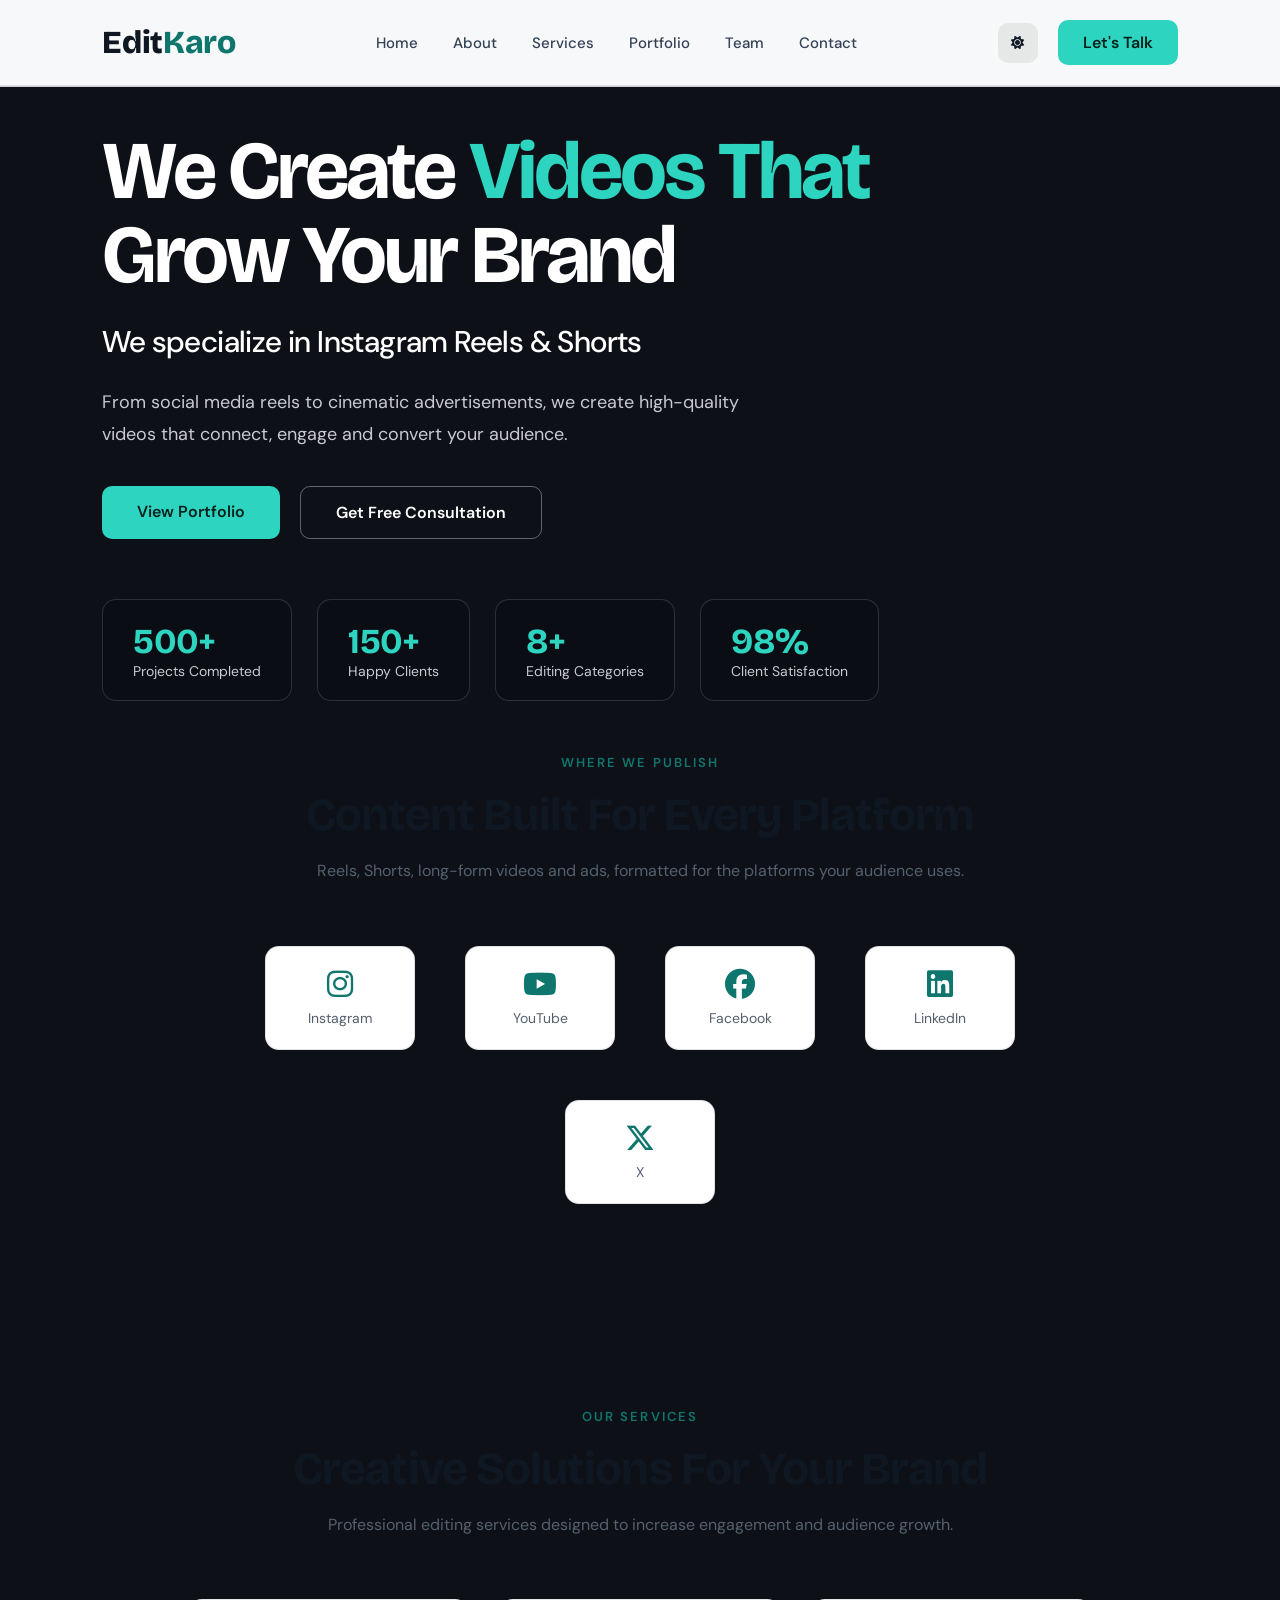
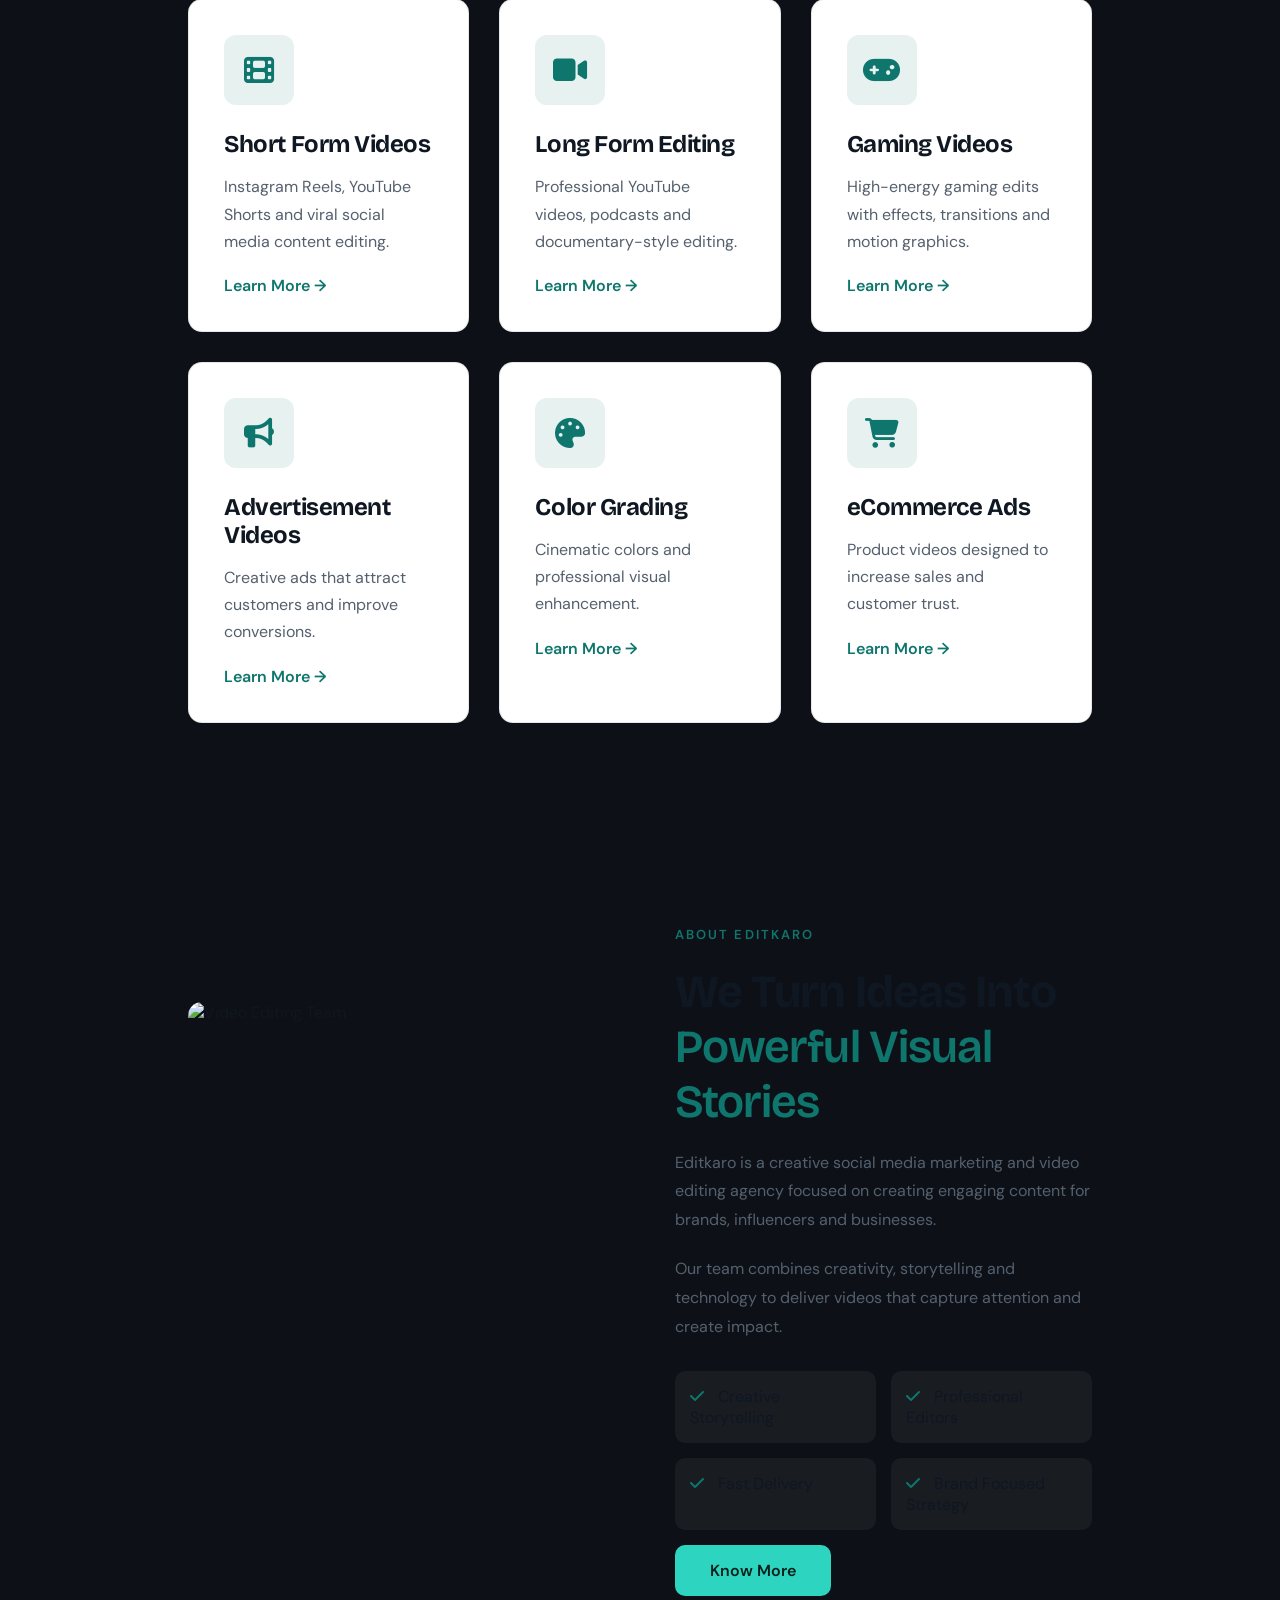
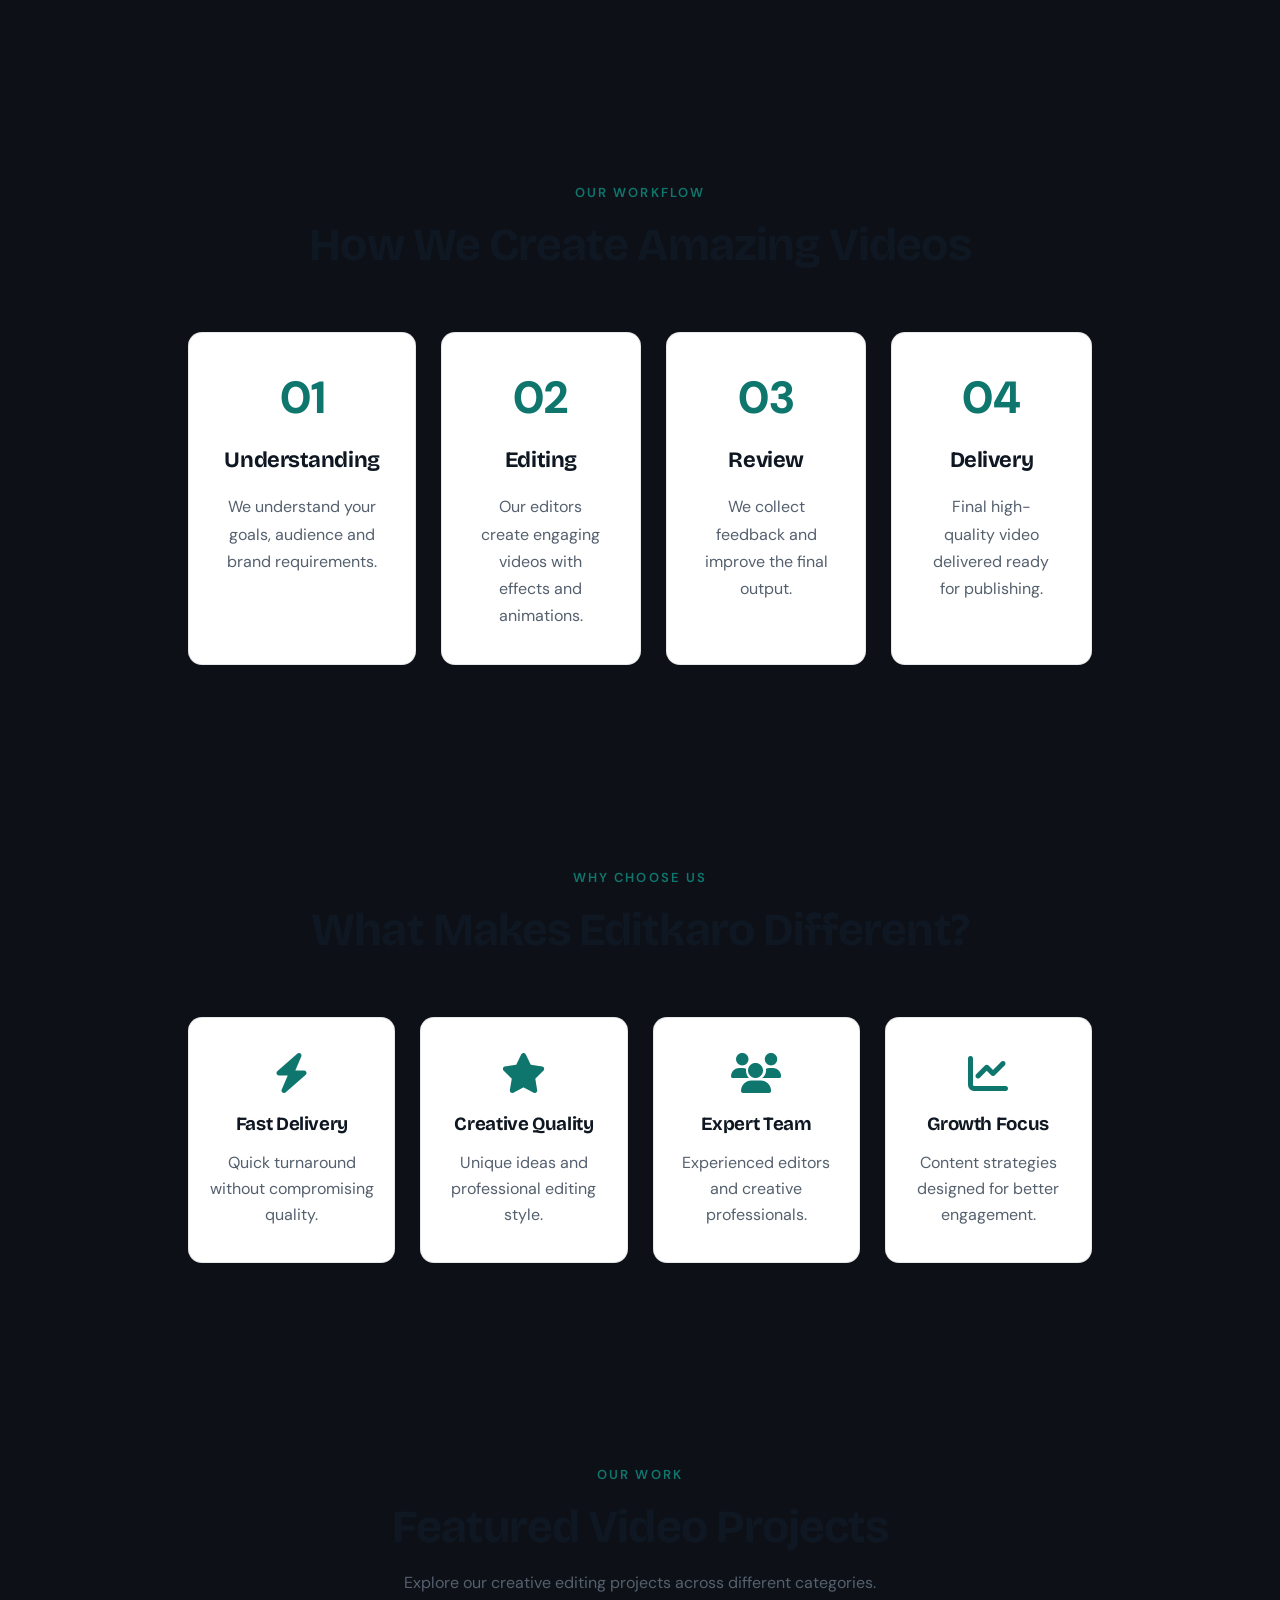
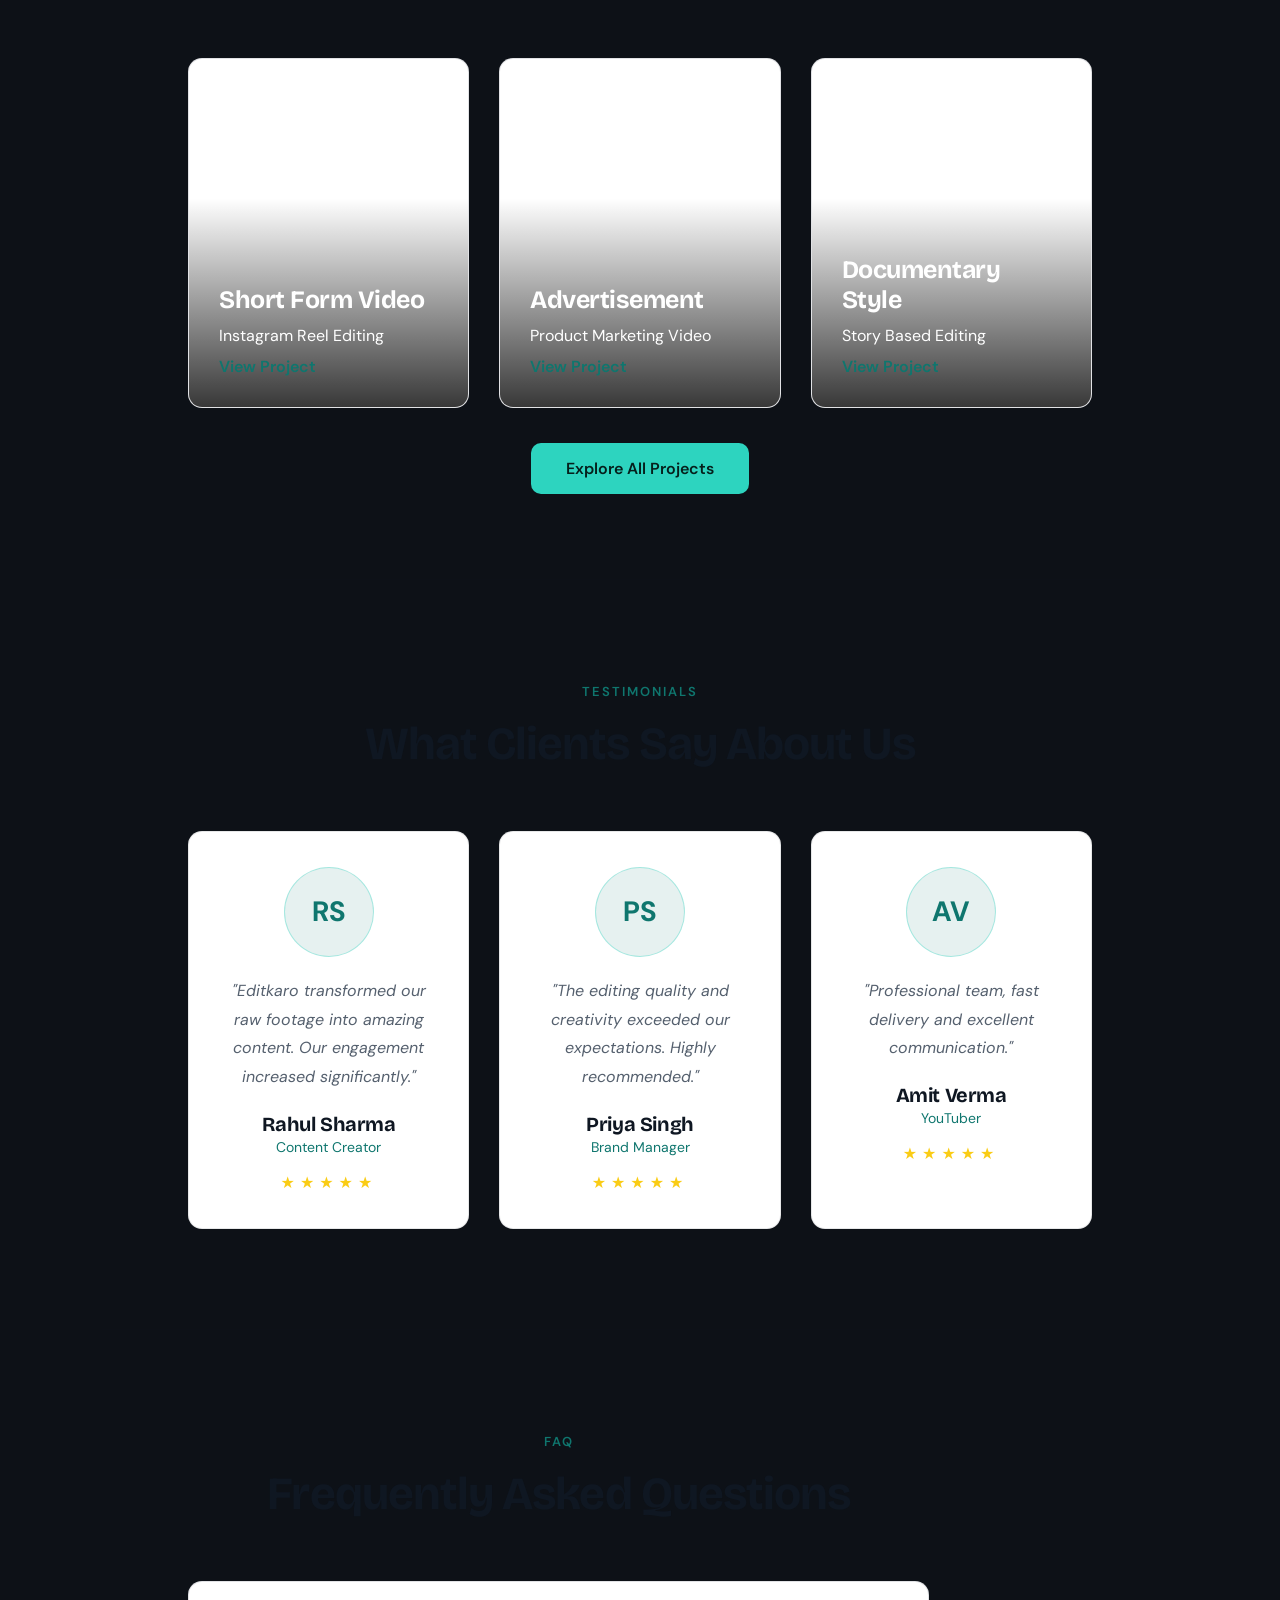
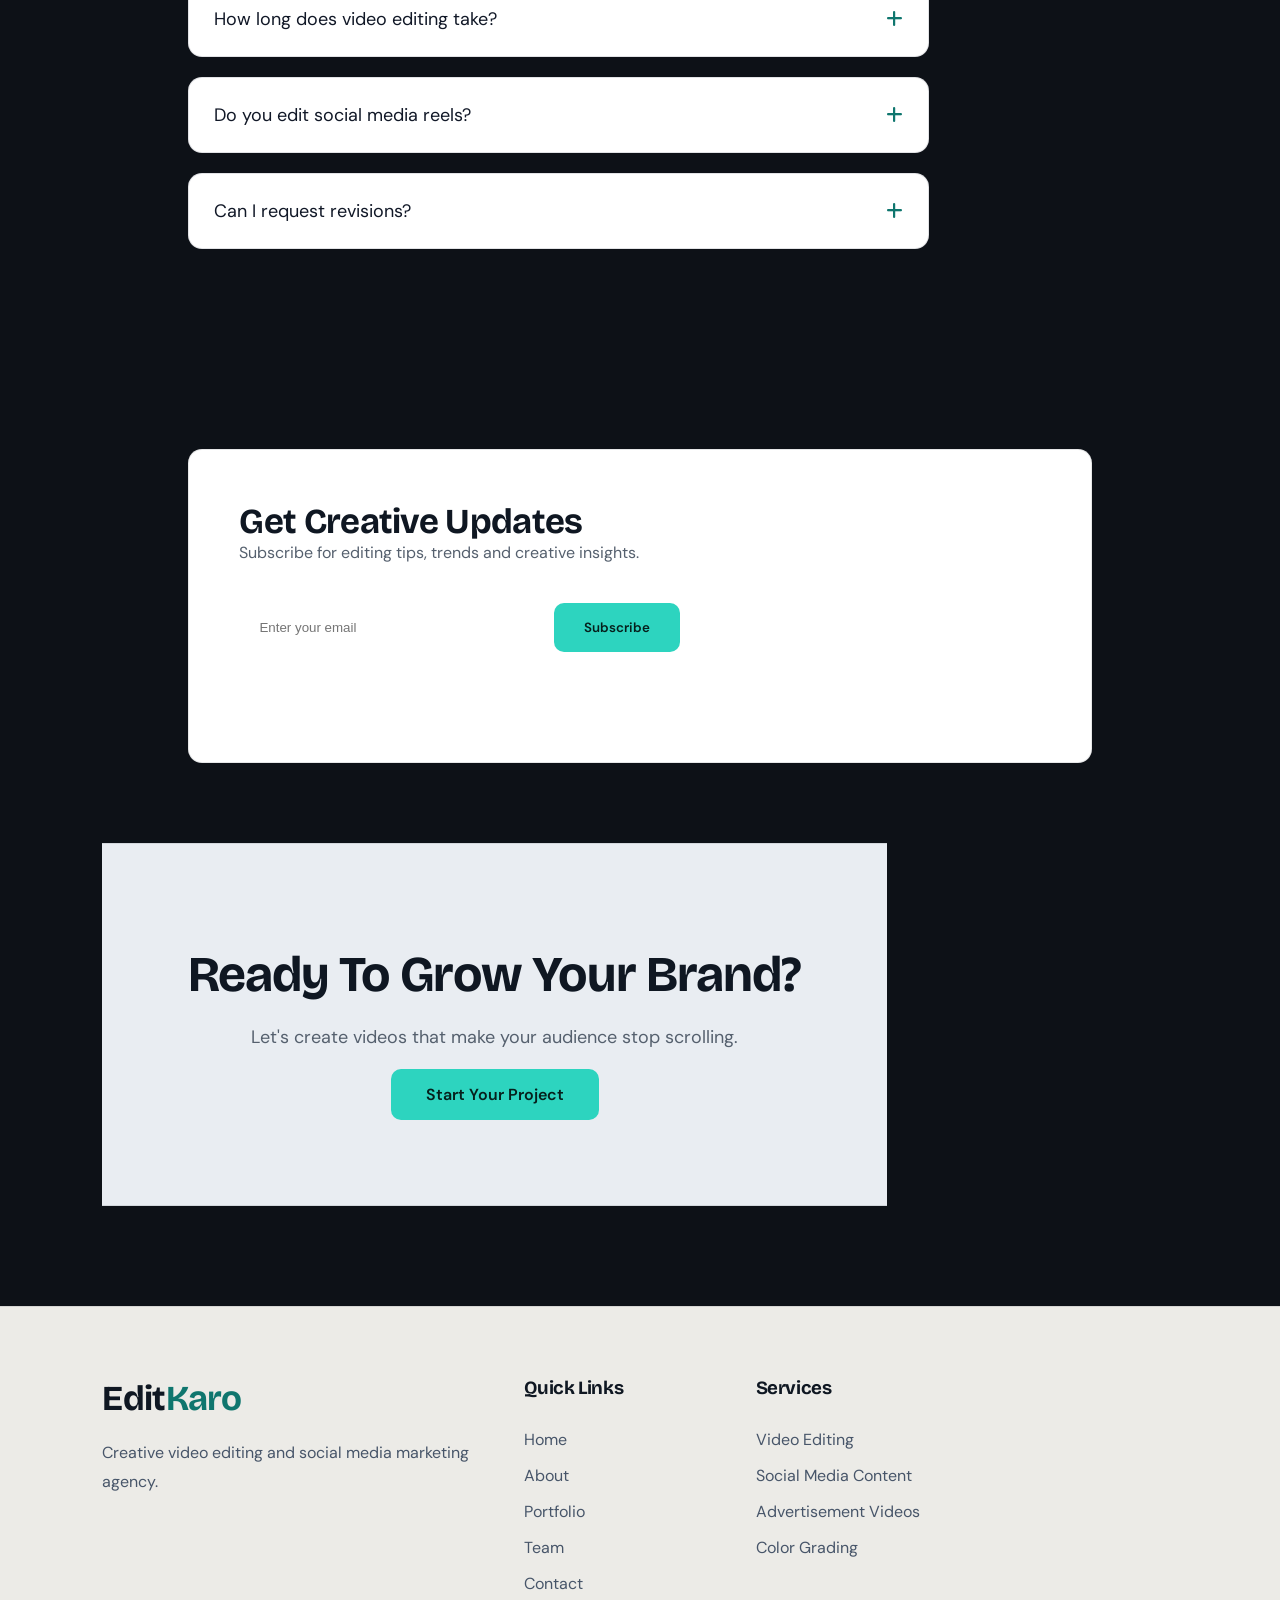
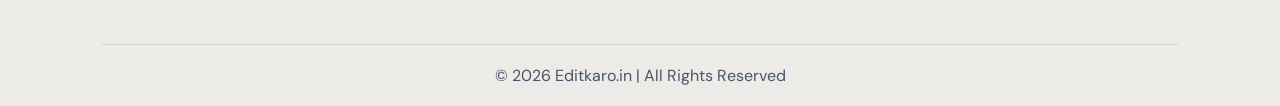
==== index.html @ 68934b81 "Update website and config files" ====
<!doctype html>
<html lang="en">
  <head>
<!-- Editkaro website -->
    <meta charset="UTF-8" />
    <meta name="viewport" content="width=device-width, initial-scale=1.0" />
    <title>Editkaro | Social Media Marketing &amp; Video Editing </title>
    <meta
      name="description"
      content="Editkaro is a creative video editing and social media marketing agency helping brands grow with engaging content."
    />
    <meta name="author" content="Editkaro" />
    <meta name="theme-color" content="#0d1117" />

    <!-- Open Graph / Twitter -->
    <meta
      property="og:title"
      content="Editkaro | Social Media Marketing &amp; Video Editing "
    />
    <meta
      property="og:description"
      content="Editkaro is a creative video editing and social media marketing agency helping brands grow with engaging content."
    />
    <meta property="og:type" content="website" />
    <meta
      property="og:image"
      content="https://images.unsplash.com/photo-1492724441997-5dc865305da7?auto=format&fit=crop&w=1200&q=80"
    />
    <meta name="twitter:card" content="summary_large_image" />
    <meta
      name="twitter:title"
      content="Editkaro | Social Media Marketing &amp; Video Editing "
    />
    <meta
      name="twitter:description"
      content="Editkaro is a creative video editing and social media marketing agency helping brands grow with engaging content."
    />
    <meta
      name="twitter:image"
      content="https://images.unsplash.com/photo-1492724441997-5dc865305da7?auto=format&fit=crop&w=1200&q=80"
    />

    <link
      rel="icon"
      href="https://cdn-icons-png.flaticon.com/512/5968/5968520.png"
    />

    <link rel="preconnect" href="https://fonts.googleapis.com" />
    <link rel="preconnect" href="https://fonts.gstatic.com" crossorigin />
    <link href="https://fonts.googleapis.com/css2?family=Bricolage+Grotesque:opsz,wght@12..96,400..800&family=DM+Sans:opsz,wght@9..40,400..700&display=swap" rel="stylesheet" />
    <link
      rel="stylesheet"
      href="https://cdnjs.cloudflare.com/ajax/libs/font-awesome/6.6.0/css/all.min.css"
    />
    <link rel="stylesheet" href="https://unpkg.com/aos@2.3.4/dist/aos.css" />

    <link rel="stylesheet" href="css/style.css?v=4" />
    <link rel="stylesheet" href="css/responsive.css?v=4" />
    <link rel="stylesheet" href="css/animations.css?v=4" />
    <link rel="stylesheet" href="css/theme.css?v=4" />

    <script src="js/darkmode.js?v=4"></script>
    <noscript
      ><style>
        #loader {
          display: none !important;
        }
        [data-aos] {
          opacity: 1 !important;
          transform: none !important;
        }
      </style></noscript
    >
  </head>
  <body>
    <a class="skip-link" href="#main">Skip to content</a>
    <div id="loader">
      <div class="loader-content">
        <h1>Edit<span>Karo</span></h1>

        <div class="loading-circle"></div>
      </div>
    </div>

    <div class="floating-shape shape-one"></div>

    <div class="floating-shape shape-two"></div>

    <div class="floating-shape shape-three"></div>
    <div id="scroll-progress"></div>
    <header>
      <nav class="navbar" aria-label="Main navigation">
        <div class="logo">
          <a href="index.html">Edit<span>Karo</span></a>
        </div>
        <ul class="nav-links" id="nav-links">
          <li>
            <a href="index.html" class="active" aria-current="page">Home</a>
          </li>
          <li><a href="about.html">About</a></li>
          <li><a href="services.html">Services</a></li>
          <li><a href="portfolio.html">Portfolio</a></li>
          <li><a href="team.html">Team</a></li>
          <li><a href="contact.html">Contact</a></li>
        </ul>
        <div class="nav-actions">
          <button
            id="dark-toggle"
            type="button"
            aria-label="Switch to light mode"
          >
            <i class="fa-solid fa-moon"></i>
          </button>
          <a href="contact.html" class="nav-btn">Let's Talk</a>
        </div>
        <button
          class="menu-icon"
          type="button"
          aria-label="Open menu"
          aria-expanded="false"
          aria-controls="nav-links"
        >
          <i class="fa-solid fa-bars"></i>
        </button>
      </nav>
    </header>
    <main id="main">
      <!-- ================= HERO SECTION ================= -->

      <section class="hero">
        <!-- Online Background Video -->

        <video
          class="hero-video"
          autoplay
          muted
          loop
          playsinline
          preload="metadata"
          aria-hidden="true"
        >
          <source src="assets/videos/hero.mp4" type="video/mp4" />
        </video>

        <div class="hero-overlay"></div>

        <div class="hero-container" data-aos="fade-up">
          <div class="hero-text">

            <h1>
              We Create

              <span> Videos That </span>

              Grow Your Brand
            </h1>

            <h2>
              We specialize in

              <span id="typing-text"> </span>
            </h2>

            <p>
              From social media reels to cinematic advertisements, we create
              high-quality videos that connect, engage and convert your
              audience.
            </p>

            <div class="hero-buttons">
              <a href="portfolio.html" class="primary-btn"> View Portfolio </a>

              <a href="contact.html" class="secondary-btn">
                Get Free Consultation
              </a>
            </div>
          </div>
        </div>

        <!-- Hero Stats -->

        <div class="hero-stats">
          <div class="stat-box">
            <h3>500+</h3>

            <p>Projects Completed</p>
          </div>

          <div class="stat-box">
            <h3>150+</h3>

            <p>Happy Clients</p>
          </div>

          <div class="stat-box">
            <h3>8+</h3>

            <p>Editing Categories</p>
          </div>

          <div class="stat-box">
            <h3>98%</h3>

            <p>Client Satisfaction</p>
          </div>
        </div>

        <!-- Social Links -->

        <div class="hero-social" data-social-group>
          <a href="#" data-social="instagram" aria-label="Instagram"
            ><i class="fa-brands fa-instagram"></i
          ></a>

          <a href="#" data-social="youtube" aria-label="Youtube"
            ><i class="fa-brands fa-youtube"></i
          ></a>

          <a href="#" data-social="linkedin" aria-label="Linkedin"
            ><i class="fa-brands fa-linkedin"></i
          ></a>

          <a href="#" data-social="facebook" aria-label="Facebook"
            ><i class="fa-brands fa-facebook"></i
          ></a>
        </div>

        <!-- Scroll Indicator -->
<!-- 
        <div class="scroll-indicator">
          <span></span>
        </div>
      </section> -->

      <!-- ================= TRUSTED BRANDS ================= -->

      <section class="brands-section">
        <div class="section-title" data-aos="fade-up">
          <span>Where We Publish</span>

          <h2>Content Built For Every Platform</h2>

          <p>
            Reels, Shorts, long-form videos and ads, formatted for the platforms
            your audience uses.
          </p>
        </div>

        <div class="brand-slider">
          <div class="brand-item platform">
            <i class="fa-brands fa-instagram" aria-hidden="true"></i
            ><span>Instagram</span>
          </div>
          <div class="brand-item platform">
            <i class="fa-brands fa-youtube" aria-hidden="true"></i
            ><span>YouTube</span>
          </div>
          <div class="brand-item platform">
            <i class="fa-brands fa-facebook" aria-hidden="true"></i
            ><span>Facebook</span>
          </div>
          <div class="brand-item platform">
            <i class="fa-brands fa-linkedin" aria-hidden="true"></i
            ><span>LinkedIn</span>
          </div>
          <div class="brand-item platform">
            <i class="fa-brands fa-x-twitter" aria-hidden="true"></i
            ><span>X</span>
          </div>
        </div>
      </section>

      <!-- ================= SERVICES SECTION ================= -->

      <section class="services-section">
        <div class="section-title" data-aos="fade-up">
          <span> Our Services </span>

          <h2>Creative Solutions For Your Brand</h2>

          <p>
            Professional editing services designed to increase engagement and
            audience growth.
          </p>
        </div>

        <div class="services-container">
          <div class="service-card" data-aos="zoom-in">
            <div class="service-icon">
              <i class="fa-solid fa-film"></i>
            </div>

            <h3>Short Form Videos</h3>

            <p>
              Instagram Reels, YouTube Shorts and viral social media content
              editing.
            </p>

            <a href="services.html#short-form"> Learn More → </a>
          </div>

          <div class="service-card" data-aos="zoom-in">
            <div class="service-icon">
              <i class="fa-solid fa-video"></i>
            </div>

            <h3>Long Form Editing</h3>

            <p>
              Professional YouTube videos, podcasts and documentary-style
              editing.
            </p>

            <a href="services.html#long-form"> Learn More → </a>
          </div>

          <div class="service-card" data-aos="zoom-in">
            <div class="service-icon">
              <i class="fa-solid fa-gamepad"></i>
            </div>

            <h3>Gaming Videos</h3>

            <p>
              High-energy gaming edits with effects, transitions and motion
              graphics.
            </p>

            <a href="services.html#gaming"> Learn More → </a>
          </div>

          <div class="service-card" data-aos="zoom-in">
            <div class="service-icon">
              <i class="fa-solid fa-bullhorn"></i>
            </div>

            <h3>Advertisement Videos</h3>

            <p>Creative ads that attract customers and improve conversions.</p>

            <a href="services.html#advertisement"> Learn More → </a>
          </div>

          <div class="service-card" data-aos="zoom-in">
            <div class="service-icon">
              <i class="fa-solid fa-palette"></i>
            </div>

            <h3>Color Grading</h3>

            <p>Cinematic colors and professional visual enhancement.</p>

            <a href="services.html#color-grading"> Learn More → </a>
          </div>

          <div class="service-card" data-aos="zoom-in">
            <div class="service-icon">
              <i class="fa-solid fa-cart-shopping"></i>
            </div>

            <h3>eCommerce Ads</h3>

            <p>Product videos designed to increase sales and customer trust.</p>

            <a href="services.html#ecommerce"> Learn More → </a>
          </div>
        </div>
      </section>

      <!-- ================= ABOUT PREVIEW ================= -->

      <section class="about-preview">
        <div class="about-image" data-aos="fade-right">
          <img
            loading="lazy"
            src="https://images.unsplash.com/photo-1492724441997-5dc865305da7?auto=format&fit=crop&w=1000&q=80"
            alt="Video Editing Team"
          />
        </div>

        <div class="about-content" data-aos="fade-left">
          <span> About Editkaro </span>

          <h2>
            We Turn Ideas Into
            <span> Powerful Visual Stories </span>
          </h2>

          <p>
            Editkaro is a creative social media marketing and video editing
            agency focused on creating engaging content for brands, influencers
            and businesses.
          </p>

          <p>
            Our team combines creativity, storytelling and technology to deliver
            videos that capture attention and create impact.
          </p>

          <div class="about-points">
            <div>
              <i class="fa-solid fa-check"></i>

              Creative Storytelling
            </div>

            <div>
              <i class="fa-solid fa-check"></i>

              Professional Editors
            </div>

            <div>
              <i class="fa-solid fa-check"></i>

              Fast Delivery
            </div>

            <div>
              <i class="fa-solid fa-check"></i>

              Brand Focused Strategy
            </div>
          </div>

          <a href="about.html" class="primary-btn"> Know More </a>
        </div>
      </section>

      <!-- ================= WORK PROCESS ================= -->

      <section class="process-section">
        <div class="section-title">
          <span> Our Workflow </span>

          <h2>How We Create Amazing Videos</h2>
        </div>

        <div class="process-container">
          <div class="process-card">
            <div class="number">01</div>

            <h3>Understanding</h3>

            <p>We understand your goals, audience and brand requirements.</p>
          </div>

          <div class="process-card">
            <div class="number">02</div>

            <h3>Editing</h3>

            <p>
              Our editors create engaging videos with effects and animations.
            </p>
          </div>

          <div class="process-card">
            <div class="number">03</div>

            <h3>Review</h3>

            <p>We collect feedback and improve the final output.</p>
          </div>

          <div class="process-card">
            <div class="number">04</div>

            <h3>Delivery</h3>

            <p>Final high-quality video delivered ready for publishing.</p>
          </div>
        </div>
      </section>

      <!-- ================= WHY CHOOSE US ================= -->

      <section class="why-section">
        <div class="section-title">
          <span> Why Choose Us </span>

          <h2>What Makes Editkaro Different?</h2>
        </div>

        <div class="why-container">
          <div class="why-card">
            <i class="fa-solid fa-bolt"></i>

            <h3>Fast Delivery</h3>

            <p>Quick turnaround without compromising quality.</p>
          </div>

          <div class="why-card">
            <i class="fa-solid fa-star"></i>

            <h3>Creative Quality</h3>

            <p>Unique ideas and professional editing style.</p>
          </div>

          <div class="why-card">
            <i class="fa-solid fa-users"></i>

            <h3>Expert Team</h3>

            <p>Experienced editors and creative professionals.</p>
          </div>

          <div class="why-card">
            <i class="fa-solid fa-chart-line"></i>

            <h3>Growth Focus</h3>

            <p>Content strategies designed for better engagement.</p>
          </div>
        </div>
      </section>

      <!-- ================= PORTFOLIO PREVIEW ================= -->

      <section class="portfolio-preview">
        <div class="section-title" data-aos="fade-up">
          <span> Our Work </span>

          <h2>Featured Video Projects</h2>

          <p>
            Explore our creative editing projects across different categories.
          </p>
        </div>

        <div class="portfolio-grid">
          <div class="portfolio-card">
            <video
              muted
              loop
              playsinline
              preload="none"
              aria-label="Project preview"
            >
              <source src="assets\videos\short-reels.mp4#t=0.1" type="video/mp4" />
            </video>

            <div class="portfolio-overlay">
              <h3>Short Form Video</h3>

              <p>Instagram Reel Editing</p>

              <a href="portfolio.html"> View Project </a>
            </div>
          </div>

          <div class="portfolio-card">
            <video
              muted
              loop
              playsinline
              preload="none"
              aria-label="Project preview"
            >
              <source src="assets\videos\ecommerce-ad.mp4#t=0.1" type="video/mp4" />
            </video>

            <div class="portfolio-overlay">
              <h3>Advertisement</h3>

              <p>Product Marketing Video</p>

              <a href="portfolio.html"> View Project </a>
            </div>
          </div>

          <div class="portfolio-card">
            <video
              muted
              loop
              playsinline
              preload="none"
              aria-label="Project preview"
            >
              <source src="assets\videos\documentary.mp4#t=0.1" type="video/mp4" />
            </video>

            <div class="portfolio-overlay">
              <h3>Documentary Style</h3>

              <p>Story Based Editing</p>

              <a href="portfolio.html"> View Project </a>
            </div>
          </div>
        </div>

        <div class="center-btn">
          <a href="portfolio.html" class="primary-btn">
            Explore All Projects
          </a>
        </div>
      </section>

      <!-- ================= TESTIMONIALS ================= -->

      <section class="testimonial-section">
        <div class="section-title">
          <span> Testimonials </span>

          <h2>What Clients Say About Us</h2>
        </div>

        <div class="testimonial-container">
          <div class="testimonial-card">
            <div class="avatar" aria-hidden="true">RS</div>

            <p>
              "Editkaro transformed our raw footage into amazing content. Our
              engagement increased significantly."
            </p>

            <h3>Rahul Sharma</h3>

            <span> Content Creator </span>

            <div class="stars">★★★★★</div>
          </div>

          <div class="testimonial-card">
            <div class="avatar" aria-hidden="true">PS</div>

            <p>
              "The editing quality and creativity exceeded our expectations.
              Highly recommended."
            </p>

            <h3>Priya Singh</h3>

            <span> Brand Manager </span>

            <div class="stars">★★★★★</div>
          </div>

          <div class="testimonial-card">
            <div class="avatar" aria-hidden="true">AV</div>

            <p>
              "Professional team, fast delivery and excellent communication."
            </p>

            <h3>Amit Verma</h3>

            <span> YouTuber </span>

            <div class="stars">★★★★★</div>
          </div>
        </div>
      </section>

      <!-- ================= FAQ ================= -->

      <section class="faq-section">
        <div class="section-title">
          <span> FAQ </span>

          <h2>Frequently Asked Questions</h2>
        </div>

        <div class="faq-container">
          <div class="faq-item">
            <button class="faq-question" type="button">
              How long does video editing take?

              <i class="fa-solid fa-plus"></i>
            </button>

            <div class="faq-answer">
              <p>
                Delivery time depends on project complexity. Usually projects
                are completed within 2-7 days.
              </p>
            </div>
          </div>

          <div class="faq-item">
            <button class="faq-question" type="button">
              Do you edit social media reels?

              <i class="fa-solid fa-plus"></i>
            </button>

            <div class="faq-answer">
              <p>
                Yes, we specialize in Instagram Reels, YouTube Shorts and social
                media content.
              </p>
            </div>
          </div>

          <div class="faq-item">
            <button class="faq-question" type="button">
              Can I request revisions?

              <i class="fa-solid fa-plus"></i>
            </button>

            <div class="faq-answer">
              <p>
                Yes, we provide revisions according to project requirements.
              </p>
            </div>
          </div>
        </div>
      </section>

      <!-- ================= NEWSLETTER ================= -->

      <section class="newsletter-section">
        <div class="newsletter-box">
          <div>
            <h2>Get Creative Updates</h2>

            <p>Subscribe for editing tips, trends and creative insights.</p>
          </div>

          <form id="newsletter-form">
            <input
              type="email"
              id="newsletter-email"
              placeholder="Enter your email"
              autocomplete="email"
              aria-label="Email for newsletter"
              required
            />

            <button type="submit">Subscribe</button>
          </form>
        </div>
      </section>

      <!-- ================= CONTACT CTA ================= -->

      <section class="contact-cta">
        <h2>Ready To Grow Your Brand?</h2>

        <p>Let's create videos that make your audience stop scrolling.</p>

        <a href="contact.html" class="primary-btn"> Start Your Project </a>
      </section>

      <!-- ================= FOOTER ================= -->
    </main>
    <footer>
      <div class="footer-container">
        <div class="footer-about">
          <h2>Edit<span>Karo</span></h2>
          <p>Creative video editing and social media marketing agency.</p>
        </div>
        <div class="footer-links">
          <h3>Quick Links</h3>
          <a href="index.html">Home</a>
          <a href="about.html">About</a>
          <a href="portfolio.html">Portfolio</a>
          <a href="team.html">Team</a>
          <a href="contact.html">Contact</a>
        </div>
        <div class="footer-links">
          <h3>Services</h3>
          <a href="services.html">Video Editing</a>
          <a href="services.html">Social Media Content</a>
          <a href="services.html">Advertisement Videos</a>
          <a href="services.html">Color Grading</a>
        </div>
        <div class="footer-social" data-social-group>
          <h3>Follow Us</h3>
          <div>
            <a href="#" data-social="instagram" aria-label="Instagram"
              ><i class="fab fa-instagram"></i
            ></a>
            <a href="#" data-social="youtube" aria-label="YouTube"
              ><i class="fab fa-youtube"></i
            ></a>
            <a href="#" data-social="linkedin" aria-label="LinkedIn"
              ><i class="fab fa-linkedin"></i
            ></a>
            <a href="#" data-social="facebook" aria-label="Facebook"
              ><i class="fab fa-facebook"></i
            ></a>
          </div>
        </div>
      </div>
      <div class="copyright">
        <p>© <span data-year>2026</span> Editkaro.in | All Rights Reserved</p>
      </div>
    </footer>
    <script src="https://unpkg.com/aos@2.3.4/dist/aos.js" defer></script>
    <script src="https://cdn.jsdelivr.net/npm/typed.js@2.0.12" defer></script>
    <script src="js/config.js?v=4" defer></script>
    <script src="js/script.js?v=4" defer></script>
    <script src="js/portfolio.js?v=4" defer></script>
    <script src="js/newsletter.js?v=4" defer></script>
  </body>
</html>
---- css/style.css ----
/* =====================================================
   EDITKARO WEBSITE
   MAIN STYLESHEET
   PART 1
===================================================== */

/* ================= ROOT VARIABLES ================= */

:root {
  --primary: #8b5cf6;

  --secondary: #3b82f6;

  --pink: #ec4899;

  --dark: #050816;

  --dark2: #0f172a;

  --card: #111827;

  --white: #f8fafc;

  --text: #cbd5e1;

  --border: rgba(255, 255, 255, 0.1);

  --gradient: linear-gradient(135deg, #8b5cf6, #3b82f6, #ec4899);
}

/* ================= RESET ================= */

* {
  margin: 0;

  padding: 0;

  box-sizing: border-box;

  scroll-behavior: smooth;
}

html {
  overflow-x: hidden;
}

body {
  font-family: "Poppins", sans-serif;

  background: var(--dark);

  color: var(--white);

  overflow-x: hidden;
}

a {
  text-decoration: none;

  color: inherit;
}

img {
  max-width: 100%;

  display: block;
}

button {
  font-family: inherit;

  border: none;

  cursor: pointer;
}

section {
  padding: 100px 8%;
}

/* ================= LOADER ================= */

#loader {
  position: fixed;

  height: 100vh;

  width: 100%;

  background: #050816;

  z-index: 9999;

  display: flex;

  align-items: center;

  justify-content: center;
}

.loader-content {
  text-align: center;
}

.loader-content h1 {
  font-size: 45px;

  font-weight: 800;

  letter-spacing: 2px;
}

.loader-content h1 span {
  background: var(--gradient);

  -webkit-background-clip: text;

  color: transparent;
}

.loading-circle {
  width: 50px;

  height: 50px;

  border-radius: 50%;

  border: 5px solid rgba(255, 255, 255, 0.1);

  border-top: 5px solid var(--primary);

  margin: 25px auto;

  animation: rotate 1s linear infinite;
}

@keyframes rotate {
  from {
    transform: rotate(0deg);
  }

  to {
    transform: rotate(360deg);
  }
}

/* ================= SCROLL BAR ================= */

#scroll-progress {
  position: fixed;

  top: 0;

  left: 0;

  height: 4px;

  width: 0%;

  background: var(--gradient);

  z-index: 99999;
}

/* ================= FLOATING SHAPES ================= */

.floating-shape {
  position: absolute;

  border-radius: 50%;

  filter: blur(100px);

  z-index: -1;
}

.shape-one {
  width: 300px;

  height: 300px;

  background: #8b5cf6;

  top: 100px;

  left: -100px;
}

.shape-two {
  width: 350px;

  height: 350px;

  background: #3b82f6;

  right: -150px;

  top: 500px;
}

.shape-three {
  width: 250px;

  height: 250px;

  background: #ec4899;

  bottom: 200px;

  left: 40%;
}

/* ================= NAVBAR ================= */

header {
  position: fixed;

  top: 0;

  left: 0;

  width: 100%;

  z-index: 1000;
}

.navbar {
  width: 100%;

  padding: 20px 8%;

  display: flex;

  align-items: center;

  justify-content: space-between;

  background: rgba(5, 8, 22, 0.65);

  backdrop-filter: blur(15px);

  border-bottom: 1px solid var(--border);
}

.logo a {
  font-size: 32px;

  font-weight: 800;
}

.logo span {
  background: var(--gradient);

  -webkit-background-clip: text;

  color: transparent;
}

.nav-links {
  display: flex;

  gap: 35px;

  list-style: none;
}

.nav-links a {
  color: var(--text);

  font-size: 15px;

  transition: 0.3s;
}

.nav-links a:hover,
.nav-links .active {
  color: white;
}

.nav-actions {
  display: flex;

  align-items: center;

  gap: 20px;
}

#dark-toggle {
  width: 40px;

  height: 40px;

  border-radius: 50%;

  background: rgba(255, 255, 255, 0.1);

  color: white;
}

.nav-btn {
  padding: 12px 25px;

  border-radius: 30px;

  background: var(--gradient);

  font-weight: 600;
}

.menu-icon {
  display: none;

  font-size: 25px;
}

/* ================= HERO ================= */

.hero {
  min-height: 100vh;

  position: relative;

  display: flex;

  align-items: center;

  overflow: hidden;
}

.hero-video {
  position: absolute;

  width: 100%;

  height: 100%;

  object-fit: cover;

  top: 0;

  left: 0;

  z-index: -2;
}

.hero-overlay {
  position: absolute;

  inset: 0;

  background: linear-gradient(rgba(5, 8, 22, 0.85), rgba(5, 8, 22, 0.95));

  z-index: -1;
}

.hero-container {
  width: 100%;
}

.hero-text {
  max-width: 850px;
}

.hero-badge {
  display: inline-block;

  padding: 10px 20px;

  border-radius: 30px;

  background: rgba(255, 255, 255, 0.08);

  border: 1px solid var(--border);

  margin-bottom: 25px;

  color: #ddd;
}

.hero-text h1 {
  font-size: 70px;

  line-height: 1.1;

  font-weight: 800;
}

.hero-text h1 span {
  background: var(--gradient);

  -webkit-background-clip: text;

  color: transparent;
}

.hero-text h2 {
  margin: 25px 0;

  font-size: 30px;
}

.hero-text p {
  color: var(--text);

  max-width: 650px;

  font-size: 18px;

  line-height: 1.8;
}

/* BUTTONS */

.hero-buttons {
  display: flex;

  gap: 20px;

  margin-top: 35px;
}

.primary-btn,
.secondary-btn {
  padding: 15px 35px;

  border-radius: 40px;

  font-weight: 600;

  transition: 0.3s;
}

.primary-btn {
  background: var(--gradient);
}

.secondary-btn {
  border: 1px solid var(--border);

  background: rgba(255, 255, 255, 0.05);
}

.primary-btn:hover,
.secondary-btn:hover {
  transform: translateY(-5px);
}

/* HERO STATS */

.hero-stats {
  display: flex;

  gap: 25px;

  margin-top: 60px;
}

.stat-box {
  padding: 20px 30px;

  background: rgba(255, 255, 255, 0.08);

  border: 1px solid var(--border);

  border-radius: 20px;

  backdrop-filter: blur(10px);
}

.stat-box h3 {
  font-size: 35px;

  background: var(--gradient);

  -webkit-background-clip: text;

  color: transparent;
}

.stat-box p {
  font-size: 14px;

  color: var(--text);
}

/* SOCIAL ICONS */

.hero-social {
  position: absolute;

  right: 40px;

  bottom: 50px;

  display: flex;

  flex-direction: column;

  gap: 20px;
}

.hero-social a {
  width: 45px;

  height: 45px;

  display: flex;

  justify-content: center;

  align-items: center;

  border-radius: 50%;

  background: rgba(255, 255, 255, 0.1);

  transition: 0.3s;
}

.hero-social a:hover {
  background: var(--primary);

  transform: translateY(-5px);
}

/* =====================================================
   PART 2
   SECTIONS + CARDS + PORTFOLIO
===================================================== */

/* ================= SECTION TITLE ================= */

.section-title {
  text-align: center;

  max-width: 750px;

  margin: auto;

  margin-bottom: 60px;
}

.section-title span {
  color: #8b5cf6;

  font-size: 18px;

  font-weight: 600;
}

.section-title h2 {
  font-size: 45px;

  margin: 15px 0;

  font-weight: 800;
}

.section-title p {
  color: var(--text);

  line-height: 1.8;
}

/* ================= BRANDS ================= */

.brands-section {
  padding-top: 50px;
}

.brand-slider {
  display: flex;

  justify-content: center;

  align-items: center;

  gap: 50px;

  flex-wrap: wrap;
}

.brand-item {
  width: 150px;

  height: 80px;

  padding: 20px;

  background: rgba(255, 255, 255, 0.05);

  border: 1px solid var(--border);

  border-radius: 15px;

  display: flex;

  align-items: center;

  justify-content: center;

  transition: 0.4s;
}

.brand-item img {
  max-width: 100%;

  max-height: 45px;

  filter: grayscale(1);

  opacity: 0.7;

  transition: 0.4s;
}

.brand-item:hover {
  transform: translateY(-10px);

  background: rgba(255, 255, 255, 0.1);
}

.brand-item:hover img {
  filter: grayscale(0);

  opacity: 1;
}

/* ================= SERVICES ================= */

.services-section {
  background: radial-gradient(
    circle at top,

    rgba(139, 92, 246, 0.15),
    transparent 40%
  );
}

.services-container {
  display: grid;

  grid-template-columns: repeat(3, 1fr);

  gap: 30px;
}

.service-card {
  padding: 35px;

  background: rgba(255, 255, 255, 0.05);

  border: 1px solid var(--border);

  border-radius: 25px;

  transition: 0.4s;

  position: relative;

  overflow: hidden;
}

.service-card::before {
  content: "";

  position: absolute;

  width: 100%;

  height: 100%;

  background: var(--gradient);

  top: -100%;

  left: 0;

  opacity: 0.15;

  transition: 0.5s;
}

.service-card:hover::before {
  top: 0;
}

.service-card:hover {
  transform: translateY(-12px);

  border-color: #8b5cf6;
}

.service-icon {
  width: 70px;

  height: 70px;

  border-radius: 20px;

  background: var(--gradient);

  display: flex;

  justify-content: center;

  align-items: center;

  font-size: 30px;

  margin-bottom: 25px;
}

.service-card h3 {
  font-size: 24px;

  margin-bottom: 15px;
}

.service-card p {
  color: var(--text);

  line-height: 1.7;

  margin-bottom: 20px;
}

.service-card a {
  color: #a78bfa;

  font-weight: 600;
}

/* ================= ABOUT PREVIEW ================= */

.about-preview {
  display: grid;

  grid-template-columns: 1fr 1fr;

  gap: 70px;

  align-items: center;
}

.about-image {
  position: relative;
}

.about-image img {
  width: 100%;

  height: 500px;

  object-fit: cover;

  border-radius: 30px;
}

.about-image::after {
  content: "";

  position: absolute;

  inset: 20px;

  border: 2px solid rgba(139, 92, 246, 0.5);

  border-radius: 30px;

  z-index: -1;
}

.about-content span {
  color: #8b5cf6;

  font-weight: 600;
}

.about-content h2 {
  font-size: 45px;

  margin: 20px 0;
}

.about-content h2 span {
  background: var(--gradient);

  -webkit-background-clip: text;

  color: transparent;
}

.about-content p {
  color: var(--text);

  line-height: 1.8;

  margin-bottom: 20px;
}

.about-points {
  display: grid;

  grid-template-columns: 1fr 1fr;

  gap: 15px;

  margin: 30px 0;
}

.about-points div {
  padding: 15px;

  background: rgba(255, 255, 255, 0.05);

  border-radius: 10px;
}

.about-points i {
  color: #8b5cf6;

  margin-right: 10px;
}

/* ================= PROCESS ================= */

.process-container {
  display: grid;

  grid-template-columns: repeat(4, 1fr);

  gap: 25px;
}

.process-card {
  background: rgba(255, 255, 255, 0.05);

  padding: 35px;

  border-radius: 25px;

  border: 1px solid var(--border);

  text-align: center;

  transition: 0.4s;
}

.process-card:hover {
  transform: translateY(-10px);
}

.number {
  font-size: 45px;

  font-weight: 800;

  background: var(--gradient);

  -webkit-background-clip: text;

  color: transparent;
}

.process-card h3 {
  margin: 20px 0;

  font-size: 22px;
}

.process-card p {
  color: var(--text);

  line-height: 1.7;
}

/* ================= WHY CHOOSE ================= */

.why-container {
  display: grid;

  grid-template-columns: repeat(4, 1fr);

  gap: 25px;
}

.why-card {
  text-align: center;

  padding: 35px 20px;

  border-radius: 25px;

  background: rgba(255, 255, 255, 0.05);

  border: 1px solid var(--border);

  transition: 0.4s;
}

.why-card:hover {
  transform: translateY(-10px);

  background: rgba(139, 92, 246, 0.15);
}

.why-card i {
  font-size: 40px;

  color: #8b5cf6;

  margin-bottom: 20px;
}

.why-card h3 {
  margin-bottom: 15px;
}

.why-card p {
  color: var(--text);

  line-height: 1.6;
}

/* ================= PORTFOLIO ================= */

.portfolio-grid {
  display: grid;

  grid-template-columns: repeat(3, 1fr);

  gap: 30px;
}

.portfolio-card {
  position: relative;

  height: 350px;

  overflow: hidden;

  border-radius: 25px;

  border: 1px solid var(--border);
}

.portfolio-card video {
  width: 100%;

  height: 100%;

  object-fit: cover;
}

.portfolio-overlay {
  position: absolute;

  inset: 0;

  background: linear-gradient(transparent, rgba(0, 0, 0, 0.9));

  display: flex;

  flex-direction: column;

  justify-content: flex-end;

  padding: 30px;
}

.portfolio-overlay h3 {
  font-size: 25px;
}

.portfolio-overlay p {
  color: #ddd;

  margin: 10px 0;
}

.portfolio-overlay a {
  color: #a78bfa;

  font-weight: 600;
}

.portfolio-card:hover video {
  transform: scale(1.1);
}

.portfolio-card video {
  transition: 0.5s;
}

.center-btn {
  text-align: center;

  margin-top: 50px;
}

/* =====================================================
   PART 3
   TESTIMONIALS + FAQ + FOOTER + CTA
===================================================== */

/* ================= TESTIMONIALS ================= */

.testimonial-container {
  display: grid;

  grid-template-columns: repeat(3, 1fr);

  gap: 30px;
}

.testimonial-card {
  background: rgba(255, 255, 255, 0.05);

  border: 1px solid var(--border);

  padding: 35px;

  border-radius: 25px;

  text-align: center;

  transition: 0.4s;
}

.testimonial-card:hover {
  transform: translateY(-10px);

  background: rgba(139, 92, 246, 0.12);
}

.testimonial-card img {
  width: 90px;

  height: 90px;

  border-radius: 50%;

  margin: 0 auto 20px;

  object-fit: cover;

  border: 3px solid #8b5cf6;
}

.testimonial-card p {
  color: var(--text);

  line-height: 1.8;

  margin-bottom: 20px;

  font-style: italic;
}

.testimonial-card h3 {
  font-size: 20px;
}

.testimonial-card span {
  color: #a78bfa;

  font-size: 14px;
}

.stars {
  color: #facc15;

  margin-top: 15px;

  letter-spacing: 5px;
}

/* ================= FAQ ================= */

.faq-container {
  max-width: 900px;

  margin: auto;
}

.faq-item {
  background: rgba(255, 255, 255, 0.05);

  border: 1px solid var(--border);

  border-radius: 15px;

  margin-bottom: 20px;

  overflow: hidden;
}

.faq-question {
  width: 100%;

  padding: 25px;

  background: none;

  color: white;

  display: flex;

  justify-content: space-between;

  align-items: center;

  font-size: 18px;
}

.faq-question i {
  color: #8b5cf6;
}

.faq-answer {
  max-height: 0;

  overflow: hidden;

  transition: 0.4s;
}

.faq-answer p {
  padding: 0 25px 25px;

  color: var(--text);

  line-height: 1.7;
}

/* ================= NEWSLETTER ================= */

.newsletter-section {
  padding: 80px 8%;
}

.newsletter-box {
  background: linear-gradient(
    135deg,
    rgba(139, 92, 246, 0.25),
    rgba(59, 130, 246, 0.25)
  );

  border: 1px solid var(--border);

  padding: 50px;

  border-radius: 35px;

  display: flex;

  justify-content: space-between;

  align-items: center;

  gap: 40px;
}

.newsletter-box h2 {
  font-size: 35px;
}

.newsletter-box p {
  color: var(--text);
}

#newsletter-form {
  display: flex;

  gap: 15px;
}

#newsletter-form input {
  width: 300px;

  padding: 16px 20px;

  border-radius: 30px;

  border: none;

  outline: none;

  background: white;

  color: #111;
}

#newsletter-form button {
  padding: 16px 30px;

  border-radius: 30px;

  background: var(--gradient);

  color: white;

  font-weight: 600;
}

/* ================= CONTACT CTA ================= */

.contact-cta {
  text-align: center;

  background: radial-gradient(
    circle,
    rgba(139, 92, 246, 0.25),
    transparent 60%
  );
}

.contact-cta h2 {
  font-size: 50px;
}

.contact-cta p {
  color: var(--text);

  margin: 20px 0 35px;

  font-size: 18px;
}

/* ================= FOOTER ================= */

footer {
  background: #030712;

  padding: 70px 8% 20px;

  border-top: 1px solid var(--border);
}

.footer-container {
  display: grid;

  grid-template-columns: 2fr 1fr 1fr 1fr;

  gap: 40px;
}

.footer-about h2 {
  font-size: 35px;
}

.footer-about span {
  background: var(--gradient);

  -webkit-background-clip: text;

  color: transparent;
}

.footer-about p {
  color: var(--text);

  margin-top: 20px;

  line-height: 1.8;
}

.footer-links {
  display: flex;

  flex-direction: column;

  gap: 15px;
}

.footer-links h3,
.footer-social h3 {
  margin-bottom: 15px;
}

.footer-links a {
  color: var(--text);

  transition: 0.3s;
}

.footer-links a:hover {
  color: #8b5cf6;
}

.footer-social div {
  display: flex;

  gap: 15px;
}

.footer-social a {
  width: 45px;

  height: 45px;

  display: flex;

  align-items: center;

  justify-content: center;

  border-radius: 50%;

  background: rgba(255, 255, 255, 0.1);

  transition: 0.3s;
}

.footer-social a:hover {
  background: #8b5cf6;

  transform: translateY(-5px);
}

.copyright {
  text-align: center;

  margin-top: 50px;

  padding-top: 20px;

  border-top: 1px solid var(--border);

  color: #94a3b8;
}

/* ================= HOVER EFFECTS ================= */

.service-card,
.process-card,
.why-card,
.portfolio-card,
.testimonial-card {
  animation: fadeUp 0.8s ease;
}

@keyframes fadeUp {
  from {
    opacity: 0;

    transform: translateY(40px);
  }

  to {
    opacity: 1;

    transform: translateY(0);
  }
}

/* ================= DARK MODE ================= */

.light-mode {
  --dark: #f8fafc;

  --dark2: #ffffff;

  --white: #111827;

  --text: #475569;

  background: #f8fafc;
}

.light-mode .navbar {
  background: rgba(255, 255, 255, 0.7);
}

.light-mode .nav-links a {
  color: #334155;
}

.light-mode .service-card,
.light-mode .why-card,
.light-mode .process-card,
.light-mode .testimonial-card {
  background: white;
}

.light-mode .hero-overlay {
  background: rgba(255, 255, 255, 0.75);
}

.light-mode .hero-text p {
  color: #475569;
}

/* ================= TEAM SECTION ================= */

.team-container {
  display: grid;

  grid-template-columns: repeat(4, 1fr);

  gap: 30px;
}

.team-card {
  background: rgba(255, 255, 255, 0.05);

  border: 1px solid var(--border);

  padding: 30px;

  text-align: center;

  border-radius: 25px;

  transition: 0.4s;
}

.team-card:hover {
  transform: translateY(-12px);

  background: rgba(139, 92, 246, 0.15);
}

.team-card img {
  width: 130px;

  height: 130px;

  border-radius: 50%;

  object-fit: cover;

  margin: auto;

  border: 3px solid #8b5cf6;
}

.team-card h3 {
  margin-top: 20px;

  font-size: 22px;
}

.team-card span {
  color: #a78bfa;

  font-size: 14px;
}

.team-card p {
  color: var(--text);

  margin: 15px 0;

  line-height: 1.6;
}

.team-social {
  display: flex;

  justify-content: center;

  gap: 15px;
}

.team-social a {
  width: 40px;

  height: 40px;

  border-radius: 50%;

  background: rgba(255, 255, 255, 0.1);

  display: flex;

  justify-content: center;

  align-items: center;
}

.team-social a:hover {
  background: #8b5cf6;
}

/* ================= CONTACT PAGE ================= */

.contact-container {
  display: grid;

  grid-template-columns: 1fr 1fr;

  gap: 50px;
}

.contact-info p {
  color: var(--text);

  line-height: 1.8;
}

.contact-item {
  display: flex;

  gap: 20px;

  margin-top: 30px;

  align-items: center;
}

.contact-item i {
  width: 55px;

  height: 55px;

  display: flex;

  align-items: center;

  justify-content: center;

  background: var(--gradient);

  border-radius: 50%;

  font-size: 22px;
}

.contact-form-box {
  background: rgba(255, 255, 255, 0.05);

  padding: 40px;

  border-radius: 25px;

  border: 1px solid var(--border);
}

.contact-form-box form {
  display: flex;

  flex-direction: column;

  gap: 20px;
}

.contact-form-box input,
.contact-form-box textarea {
  padding: 15px 20px;

  border-radius: 12px;

  border: none;

  outline: none;

  font-size: 16px;

  background: white;

  color: #111;
}

#form-message {
  margin-top: 20px;

  color: #22c55e;
}

@media (max-width: 850px) {
  .contact-container {
    grid-template-columns: 1fr;
  }
}

/* =====================================================
   FIXES & ADDITIONS
===================================================== */

/* hidden attribute ko display:flex rules override na karein */
[hidden] {
  display: none !important;
}

/* ---------- Accessibility ---------- */

.skip-link {
  position: absolute;
  left: 16px;
  top: -60px;
  z-index: 100000;
  padding: 10px 18px;
  background: #8b5cf6;
  color: #fff;
  border-radius: 10px;
  text-decoration: none;
  transition: top 0.2s;
}

.skip-link:focus {
  top: 12px;
}

a:focus-visible,
button:focus-visible,
input:focus-visible,
textarea:focus-visible {
  outline: 3px solid #a78bfa;
  outline-offset: 3px;
}

.hp {
  position: absolute !important;
  left: -9999px !important;
  width: 1px;
  height: 1px;
  opacity: 0;
}

/* ---------- Buttons that replaced divs ---------- */

button.menu-icon {
  min-width: 40px;
  min-height: 40px;
  background: none;
  border: none;
  color: var(--white);
  cursor: pointer;
}

#dark-toggle {
  border: none;
  cursor: pointer;
  display: flex;
  align-items: center;
  justify-content: center;
}

/* AOS load na ho paaye to content hidden na rahe */
.no-aos [data-aos] {
  opacity: 1 !important;
  transform: none !important;
}

/* ---------- Inner page hero (About, Services, Portfolio, Contact, Team) ---------- */

.page-hero {
  padding: 170px 8% 90px;
  text-align: center;
  background: radial-gradient(
    circle at top,
    rgba(139, 92, 246, 0.22),
    transparent 55%
  );
}

.page-hero span {
  color: #8b5cf6;
  font-size: 18px;
  font-weight: 600;
}

.page-hero h1 {
  font-size: clamp(34px, 6vw, 60px);
  font-weight: 800;
  line-height: 1.15;
  margin: 15px 0;
}

.page-hero p {
  max-width: 650px;
  margin: auto;
  color: var(--text);
  font-size: 18px;
  line-height: 1.7;
}

/* ---------- Portfolio filter ---------- */

.portfolio-filter {
  display: flex;
  justify-content: center;
  flex-wrap: wrap;
  gap: 15px;
  margin-bottom: 50px;
}

.filter-btn {
  padding: 12px 26px;
  border-radius: 50px;
  border: 1px solid var(--border);
  background: rgba(255, 255, 255, 0.05);
  color: var(--white);
  font: inherit;
  font-size: 15px;
  cursor: pointer;
  transition: 0.3s;
}

.filter-btn:hover,
.filter-btn.active {
  background: var(--gradient);
  border-color: transparent;
  color: #fff;
}

.portfolio-card {
  transition:
    opacity 0.3s,
    transform 0.3s;
}

/* ---------- Avatars (testimonials and team) ---------- */

.avatar {
  display: flex;
  align-items: center;
  justify-content: center;
  border-radius: 50%;
  background: var(--gradient);
  color: #fff;
  font-weight: 700;
}

.testimonial-card .avatar {
  width: 90px;
  height: 90px;
  margin: 0 auto 20px;
  font-size: 28px;
}

.team-card .avatar {
  width: 110px;
  height: 110px;
  margin: 0 auto;
  font-size: 40px;
}

/* ---------- Platform strip (replaced fake brand logos) ---------- */

.brand-item.platform {
  width: auto;
  min-width: 150px;
  height: auto;
  display: flex;
  flex-direction: column;
  align-items: center;
  gap: 10px;
  padding: 22px 28px;
}

.brand-item.platform i {
  font-size: 30px;
  color: #a78bfa;
}

.brand-item.platform span {
  font-size: 14px;
  color: var(--text);
}

/* ---------- Video fallbacks ---------- */

.hero.video-failed {
  background: radial-gradient(
      circle at 20% 20%,
      rgba(139, 92, 246, 0.45),
      transparent 50%
    ),
    radial-gradient(circle at 80% 70%, rgba(59, 130, 246, 0.4), transparent 50%),
    var(--dark);
}

.portfolio-card.video-failed {
  background: linear-gradient(
    135deg,
    rgba(139, 92, 246, 0.35),
    rgba(59, 130, 246, 0.25)
  );
}

.portfolio-card.video-failed video {
  display: none;
}

.portfolio-card.video-failed::before {
  content: "\f008";
  font-family: "Font Awesome 6 Free";
  font-weight: 900;
  position: absolute;
  inset: 0;
  display: flex;
  align-items: center;
  justify-content: center;
  font-size: 48px;
  opacity: 0.35;
}

/* ---------- Forms ---------- */

.newsletter-note {
  margin-top: 10px;
  font-size: 14px;
  min-height: 20px;
}

.contact-form-box button[disabled],
.newsletter-box button[disabled] {
  opacity: 0.6;
  cursor: not-allowed;
}

.contact-info a {
  color: inherit;
  text-decoration: none;
}

.contact-info a:hover {
  text-decoration: underline;
}

/* ---------- Light mode: baaki sections bhi cover kiye ---------- */

.light-mode .faq-question,
.light-mode button.menu-icon,
.light-mode #dark-toggle {
  color: #111827;
}

.light-mode #dark-toggle {
  background: rgba(15, 23, 42, 0.08);
}

.light-mode .faq-item,
.light-mode .team-card,
.light-mode .brand-item,
.light-mode .portfolio-card,
.light-mode .filter-btn {
  background: #fff;
  border-color: rgba(15, 23, 42, 0.12);
}

.light-mode .filter-btn:hover,
.light-mode .filter-btn.active {
  background: var(--gradient);
  color: #fff;
}

.light-mode footer {
  background: #e8edf5;
}

.light-mode .footer-links a,
.light-mode .footer-about p,
.light-mode .copyright {
  color: #475569;
}

.light-mode .contact-form-box,
.light-mode .contact-info {
  color: #111827;
}

@media (max-width: 850px) {
  .light-mode .nav-links {
    background: #fff;
  }

  .page-hero {
    padding: 140px 6% 70px;
  }
}

/* decorative shapes se horizontal scroll na bane */
body{
  overflow-x:clip;
}

/* newsletter message form ke neeche poori width me */
.newsletter-box{
  flex-wrap:wrap;
}

.newsletter-note{
  flex:1 1 100%;
  margin:0;
  text-align:right;
}

/* light mode me gradient buttons ka text hamesha safed */
.light-mode .nav-btn,
.light-mode .primary-btn,
.light-mode .secondary-btn:hover{
  color:#fff;
}

/* Hero: stats ab text ke neeche aate hain, side me dab kar text ko patla nahi karte */
.hero{
  flex-direction:column;
  align-items:flex-start;
  justify-content:center;
  padding-top:130px;
}

/* overlay mouse events na roke, card pointer ko handle karta hai */
.portfolio-overlay{
  pointer-events:none;
}

.portfolio-overlay a{
  pointer-events:auto;
}

.portfolio-card{
  cursor:pointer;
}
---- css/responsive.css ----
/* =====================================================
   EDITKARO RESPONSIVE CSS
===================================================== */

/* ================= LARGE TABLETS ================= */

@media (max-width: 1100px) {
  .navbar {
    padding: 20px 5%;
  }

  section {
    padding: 80px 5%;
  }

  .hero-text h1 {
    font-size: 55px;
  }

  .services-container {
    grid-template-columns: repeat(2, 1fr);
  }

  .process-container {
    grid-template-columns: repeat(2, 1fr);
  }

  .why-container {
    grid-template-columns: repeat(2, 1fr);
  }

  .portfolio-grid {
    grid-template-columns: repeat(2, 1fr);
  }

  .testimonial-container {
    grid-template-columns: repeat(2, 1fr);
  }

  .footer-container {
    grid-template-columns: repeat(2, 1fr);
  }
}

/* ================= TABLETS ================= */

@media (max-width: 850px) {
  .nav-links {
    position: fixed;

    top: 80px;

    left: -100%;

    width: 100%;

    height: calc(100vh - 80px);

    background: #050816;

    flex-direction: column;

    align-items: center;

    justify-content: center;

    gap: 35px;

    transition: 0.4s;
  }

  .nav-links.active {
    left: 0;
  }

  .menu-icon {
    display: block;

    color: white;
  }

  .nav-actions .nav-btn {
    display: none;
  }

  .hero {
    text-align: center;
  }

  .hero-text {
    margin: auto;
  }

  .hero-text h1 {
    font-size: 45px;
  }

  .hero-text h2 {
    font-size: 25px;
  }

  .hero-text p {
    margin: auto;
  }

  .hero-buttons {
    justify-content: center;

    flex-wrap: wrap;
  }

  .hero-stats {
    justify-content: center;

    flex-wrap: wrap;
  }

  .hero-social {
    display: none;
  }

  .about-preview {
    grid-template-columns: 1fr;

    text-align: center;
  }

  .about-image img {
    height: 400px;
  }

  .about-points {
    grid-template-columns: 1fr;
  }

  .newsletter-box {
    flex-direction: column;

    text-align: center;
  }

  #newsletter-form {
    width: 100%;

    justify-content: center;
  }
}

/* ================= MOBILE ================= */

@media (max-width: 600px) {
  section {
    padding: 60px 5%;
  }

  .logo a {
    font-size: 25px;
  }

  .hero-text h1 {
    font-size: 36px;
  }

  .hero-text h2 {
    font-size: 20px;
  }

  .hero-text p {
    font-size: 15px;
  }

  .hero-badge {
    font-size: 13px;
  }

  .hero-buttons a {
    width: 100%;

    text-align: center;
  }

  .stat-box {
    width: 140px;

    padding: 15px;
  }

  .stat-box h3 {
    font-size: 28px;
  }

  .section-title h2 {
    font-size: 32px;
  }

  .section-title p {
    font-size: 14px;
  }

  .services-container {
    grid-template-columns: 1fr;
  }

  .service-card {
    padding: 25px;
  }

  .about-content h2 {
    font-size: 32px;
  }

  .about-image img {
    height: 300px;
  }

  .process-container {
    grid-template-columns: 1fr;
  }

  .why-container {
    grid-template-columns: 1fr;
  }

  .portfolio-grid {
    grid-template-columns: 1fr;
  }

  .portfolio-card {
    height: 300px;
  }

  .testimonial-container {
    grid-template-columns: 1fr;
  }

  .newsletter-box {
    padding: 30px;
  }

  .newsletter-box h2 {
    font-size: 28px;
  }

  #newsletter-form {
    flex-direction: column;
  }

  #newsletter-form input {
    width: 100%;
  }

  .contact-cta h2 {
    font-size: 35px;
  }

  .footer-container {
    grid-template-columns: 1fr;

    text-align: center;
  }

  .footer-social div {
    justify-content: center;
  }
}

/* ================= SMALL MOBILE ================= */

@media (max-width: 400px) {
  .hero-text h1 {
    font-size: 30px;
  }

  .primary-btn,
  .secondary-btn {
    padding: 12px 25px;
  }

  .stat-box {
    width: 120px;
  }
}

@media (max-width: 1100px) {
  .team-container {
    grid-template-columns: repeat(2, 1fr);
  }
}

@media (max-width: 600px) {
  .team-container {
    grid-template-columns: 1fr;
  }
}
---- css/animations.css ----
/* =====================================================
   EDITKARO ANIMATIONS CSS
===================================================== */

/* ================= FADE ANIMATIONS ================= */

.fade-in {
  animation: fadeIn 1s ease forwards;
}

@keyframes fadeIn {
  from {
    opacity: 0;
  }

  to {
    opacity: 1;
  }
}

.fade-up {
  animation: fadeUp 1s ease forwards;
}

@keyframes fadeUp {
  from {
    opacity: 0;

    transform: translateY(50px);
  }

  to {
    opacity: 1;

    transform: translateY(0);
  }
}

.fade-left {
  animation: fadeLeft 1s ease forwards;
}

@keyframes fadeLeft {
  from {
    opacity: 0;

    transform: translateX(-60px);
  }

  to {
    opacity: 1;

    transform: translateX(0);
  }
}

.fade-right {
  animation: fadeRight 1s ease forwards;
}

@keyframes fadeRight {
  from {
    opacity: 0;

    transform: translateX(60px);
  }

  to {
    opacity: 1;

    transform: translateX(0);
  }
}

/* ================= HERO ANIMATION ================= */

.hero-text h1 {
  animation: heroTitle 1s ease;
}

@keyframes heroTitle {
  from {
    opacity: 0;

    transform: translateY(40px);
  }

  to {
    opacity: 1;

    transform: translateY(0);
  }
}

.hero-badge {
  animation: slideDown 1s ease;
}

@keyframes slideDown {
  from {
    opacity: 0;

    transform: translateY(-30px);
  }

  to {
    opacity: 1;

    transform: translateY(0);
  }
}

.hero-buttons a {
  animation: buttonPop 1.2s ease;
}

@keyframes buttonPop {
  0% {
    transform: scale(0.8);

    opacity: 0;
  }

  100% {
    transform: scale(1);

    opacity: 1;
  }
}

/* ================= GRADIENT ANIMATION ================= */

.gradient-text {
  background-size: 200% auto;

  animation: gradientMove 4s linear infinite;
}

@keyframes gradientMove {
  0% {
    background-position: 0%;
  }

  100% {
    background-position: 200%;
  }
}

/* ================= FLOATING SHAPES ================= */

.floating-shape {
  animation: floating 8s ease-in-out infinite;
}

@keyframes floating {
  0% {
    transform: translateY(0px);
  }

  50% {
    transform: translateY(-40px);
  }

  100% {
    transform: translateY(0px);
  }
}

/* ================= CARD HOVER ================= */

.service-card,
.why-card,
.process-card,
.testimonial-card {
  transition:
    transform 0.4s ease,
    box-shadow 0.4s ease;
}

.service-card:hover,
.why-card:hover,
.process-card:hover,
.testimonial-card:hover {
  box-shadow: 0 20px 50px rgba(139, 92, 246, 0.25);
}

/* ================= BUTTON RIPPLE ================= */

.primary-btn,
.secondary-btn,
.nav-btn {
  position: relative;

  overflow: hidden;
}

.primary-btn::before,
.secondary-btn::before,
.nav-btn::before {
  content: "";

  position: absolute;

  width: 0;

  height: 0;

  background: rgba(255, 255, 255, 0.3);

  border-radius: 50%;

  transform: translate(-50%, -50%);

  transition: 0.5s;
}

.primary-btn:hover::before,
.secondary-btn:hover::before,
.nav-btn:hover::before {
  width: 300px;

  height: 300px;
}

/* ================= PORTFOLIO VIDEO EFFECT ================= */

.portfolio-card {
  overflow: hidden;
}

.portfolio-card video {
  transition: transform 0.6s ease;
}

.portfolio-card:hover video {
  transform: scale(1.15);
}

/* ================= SCROLL INDICATOR ================= */

.scroll-indicator span {
  display: block;

  width: 25px;

  height: 40px;

  border: 2px solid white;

  border-radius: 20px;

  position: relative;
}

.scroll-indicator span::before {
  content: "";

  position: absolute;

  width: 5px;

  height: 8px;

  background: white;

  border-radius: 10px;

  top: 8px;

  left: 50%;

  transform: translateX(-50%);

  animation: scrollMove 1.5s infinite;
}

@keyframes scrollMove {
  from {
    opacity: 1;

    transform: translate(-50%, 0);
  }

  to {
    opacity: 0;

    transform: translate(-50%, 15px);
  }
}

/* ================= LOGO FLOAT ================= */

.brand-item {
  animation: brandFloat 4s ease-in-out infinite;
}

@keyframes brandFloat {
  0% {
    transform: translateY(0);
  }

  50% {
    transform: translateY(-8px);
  }

  100% {
    transform: translateY(0);
  }
}

/* ================= FAQ OPEN ================= */

.faq-item.active .faq-answer {
  max-height: 200px;
}

.faq-item.active .faq-question i {
  transform: rotate(45deg);
}

/* ================= LOADER EXIT ================= */

.loader-hide {
  opacity: 0;

  visibility: hidden;

  transition: 0.5s;
}

/* ================= GLOW EFFECT ================= */

.glow {
  box-shadow:
    0 0 20px rgba(139, 92, 246, 0.5),
    0 0 40px rgba(59, 130, 246, 0.3);
}

/* ================= REDUCED MOTION ================= */

@media (prefers-reduced-motion: reduce) {
  * {
    animation: none !important;

    transition: none !important;
  }
}
---- css/theme.css ----
/* =====================================================
   EDITKARO — THEME (clean, simple, professional)
   Ye file sabse last me load hoti hai aur purane
   gradient / glow wale look ko hata ke simple
   solid-color look deti hai.

   Rang badalne ho to sirf neeche --accent badlo.
===================================================== */

:root {
  /* ===== RANG YAHAN SE BADLO ===== */
  --accent: #2dd4bf;        /* text/icons/links ka rang */
  --accent-btn: #2dd4bf;    /* buttons ka rang */
  --accent-soft: rgba(45, 212, 191, 0.12);

  --primary: var(--accent);
  --secondary: var(--accent);
  --pink: var(--accent);
  --gradient: var(--accent);

  --dark: #0d1117;          /* page background (deep ink) */
  --dark2: #0a0e14;         /* footer */
  --card: #151b24;          /* cards */
  --white: #f1f4f8;
  --text: #a3acb9;
  --border: rgba(255, 255, 255, 0.08);

  --radius: 14px;

  --font-head: "Bricolage Grotesque", "DM Sans", system-ui, sans-serif;
  --font-body: "DM Sans", system-ui, -apple-system, "Segoe UI", Roboto, sans-serif;
}

.light-mode {
  --accent: #0f766e;        /* light background par gehra teal (padhne me saaf) */
  --accent-btn: #2dd4bf;
  --accent-soft: rgba(15, 118, 110, 0.1);
  --dark: #f5f7fa;
  --dark2: #e9edf2;
  --card: #ffffff;
  --white: #0f1722;
  --text: #55606e;
  --border: rgba(15, 23, 34, 0.1);
}

/* ---------- Typography ---------- */

body {
  font-family: var(--font-body);
  background: var(--dark);
  color: var(--white);
  -webkit-font-smoothing: antialiased;
}

h1,
h2,
h3,
.logo,
.footer-about h2 {
  font-family: var(--font-head);
  letter-spacing: -0.02em;
}

/* ---------- Gradient text / glow poori tarah band ---------- */

.logo span,
.hero-text h1 span,
.about-content h2 span,
.footer-about span,
.footer-about h2 span,
.loader-content h1 span,
.stat-box h3,
.number {
  background: none !important;
  -webkit-background-clip: initial !important;
  background-clip: initial !important;
  -webkit-text-fill-color: currentColor !important;
  color: var(--accent) !important;
  animation: none !important;
}

.floating-shape {
  display: none !important;
}

.service-card:hover,
.why-card:hover,
.process-card:hover,
.testimonial-card:hover,
.team-card:hover {
  box-shadow: none;
  background: var(--card);
  border-color: rgba(255, 255, 255, 0.22);
}

.light-mode .service-card:hover,
.light-mode .why-card:hover,
.light-mode .process-card:hover,
.light-mode .testimonial-card:hover,
.light-mode .team-card:hover {
  border-color: rgba(0, 0, 0, 0.25);
}

/* ---------- Navbar ---------- */

header {
  background: rgba(13, 17, 23, 0.92);
  border-bottom: 1px solid var(--border);
}

.light-mode header {
  background: rgba(245, 247, 250, 0.94);
}

.navbar {
  backdrop-filter: none;
  background: transparent;
}

.nav-links a {
  font-size: 15px;
  font-weight: 500;
}

#scroll-progress {
  background: var(--accent-btn);
  height: 3px;
}

/* ---------- Buttons ---------- */

.primary-btn,
.nav-btn,
#newsletter-form button,
.contact-form-box button[type="submit"],
.filter-btn:hover,
.filter-btn.active {
  background: var(--accent-btn) !important;
  color: #06201c !important;
  border: none;
  border-radius: 10px;
  box-shadow: none !important;
  font-weight: 600;
  letter-spacing: 0;
}

.filter-btn:hover,
.filter-btn.active {
  border: 1px solid var(--accent-btn);
}

.primary-btn:hover,
.nav-btn:hover,
#newsletter-form button:hover,
.contact-form-box button[type="submit"]:hover {
  background: #5eead4 !important;
  transform: none;
}

.secondary-btn {
  background: transparent;
  border: 1px solid rgba(255, 255, 255, 0.3);
  border-radius: 10px;
  color: var(--white);
  font-weight: 600;
  backdrop-filter: none;
}

.secondary-btn:hover {
  background: rgba(255, 255, 255, 0.08);
  border-color: var(--white);
  color: var(--white);
}

.light-mode .secondary-btn {
  border-color: rgba(0, 0, 0, 0.3);
}

.light-mode .secondary-btn:hover {
  background: rgba(0, 0, 0, 0.06);
  color: var(--white);
}

.light-mode .nav-btn,
.light-mode .primary-btn {
  color: #06201c;
}

#dark-toggle {
  border-radius: 10px;
  background: rgba(255, 255, 255, 0.08);
}

.light-mode #dark-toggle {
  background: rgba(0, 0, 0, 0.07);
}

/* ---------- Hero ---------- */

/* Video ke upar halka saaf kaala parda (gradient nahi), taaki text padh sake */
.hero-overlay {
  background: rgba(7, 10, 15, 0.7);
}

/* Hero hamesha dark rehta hai (video ke upar text safed hai), light mode me bhi */
.hero.video-failed {
  background: #0d1117;
}

.hero-badge {
  background: transparent;
  border: 1px solid rgba(255, 255, 255, 0.25);
  border-radius: 6px;
  padding: 8px 14px;
  font-size: 12px;
  font-weight: 600;
  letter-spacing: 0.14em;
  text-transform: uppercase;
  color: #e4e4e7;
  backdrop-filter: none;
}

.hero-text h1 {
  font-family: var(--font-head);
  font-size: clamp(42px, 6.4vw, 86px);
  font-weight: 700;
  line-height: 1.02;
  letter-spacing: -0.035em;
  color: #fff;
}

.hero-text h2 {
  font-family: var(--font-body);
  font-weight: 500;
  color: #fff;
}

.hero-text p {
  color: #c9c9ce;
}

.stat-box {
  background: rgba(9, 13, 19, 0.6);
  border: 1px solid rgba(255, 255, 255, 0.14);
  border-radius: var(--radius);
  backdrop-filter: none;
}

.stat-box p {
  color: #c9c9ce;
}

.hero-social a {
  border-radius: 10px;
}

.hero-social a:hover,
.footer-social a:hover,
.team-social a:hover {
  background: var(--accent-btn);
  color: #06201c;
}

/* ---------- Section headings ---------- */

.section-title span,
.about-content > span,
.page-hero span {
  color: var(--accent);
  font-size: 13px;
  font-weight: 600;
  letter-spacing: 0.16em;
  text-transform: uppercase;
}

.section-title h2,
.about-content h2 {
  font-size: clamp(30px, 4vw, 46px);
  font-weight: 700;
}

.page-hero {
  background: var(--dark);
  border-bottom: 1px solid var(--border);
}

.page-hero h1 {
  font-weight: 700;
  letter-spacing: -0.03em;
}

/* ---------- Sections ---------- */

.services,
.services-section {
  background: transparent;
}

.services-section,
.why-section,
.testimonial-section,
.faq-section {
  border-top: 1px solid var(--border);
}

/* ---------- Cards ---------- */

.service-card,
.why-card,
.process-card,
.testimonial-card,
.faq-item,
.team-card,
.contact-form-box,
.brand-item,
.portfolio-card {
  background: var(--card);
  border: 1px solid var(--border);
  border-radius: var(--radius);
  backdrop-filter: none;
}

.service-card::before {
  display: none;
}

.service-icon,
.contact-item i {
  background: var(--accent-soft);
  color: var(--accent);
  border-radius: 12px;
}

.service-card a,
.portfolio-overlay a,
.testimonial-card span,
.team-card span,
.brand-item.platform i {
  color: var(--accent);
}

.about-points i,
.why-card i,
.faq-question i {
  color: var(--accent);
}

.about-image img {
  border-radius: var(--radius);
}

.about-image::after {
  display: none;
}

.avatar {
  background: var(--accent-soft);
  color: var(--accent);
  border: 1px solid rgba(45, 212, 191, 0.35);
}

/* ---------- Portfolio cards ---------- */

.portfolio-overlay {
  background: linear-gradient(to top, rgba(0, 0, 0, 0.78), rgba(0, 0, 0, 0) 60%);
}

.portfolio-overlay h3,
.portfolio-overlay p {
  color: #fff;
}

.portfolio-card.video-failed {
  background: #18181a;
}

.portfolio-card.video-failed::before {
  opacity: 0.22;
}

.filter-btn {
  border-radius: 10px;
  font-weight: 500;
}

/* ---------- Newsletter, CTA ---------- */

.newsletter-box {
  background: var(--card);
  border: 1px solid var(--border);
  border-radius: var(--radius);
}

.newsletter-box input,
.contact-form-box input,
.contact-form-box textarea {
  border-radius: 10px;
}

.contact-cta {
  background: var(--dark2);
  border-top: 1px solid var(--border);
  border-bottom: 1px solid var(--border);
  border-radius: 0;
  color: var(--white);
}

.contact-cta h2 {
  color: var(--white);
}

.contact-cta p {
  color: var(--text);
}

/* ---------- Footer ---------- */

footer {
  background: var(--dark2);
  border-top: 1px solid var(--border);
}

.footer-links a:hover {
  color: var(--accent);
}

.footer-social a {
  border-radius: 10px;
}

/* ---------- Focus ---------- */

a:focus-visible,
button:focus-visible,
input:focus-visible,
textarea:focus-visible {
  outline: 2px solid var(--accent);
}

.skip-link {
  background: var(--accent-btn);
  color: #06201c;
}

.loading-circle {
  border-top-color: var(--accent);
}

.light-mode footer {
  background: #ecebe7;
}

.light-mode .page-hero {
  background: var(--dark);
}

/* Hero ke andar sab kuch light mode me bhi dark background ke hisaab se rahe */
.light-mode .hero .hero-text p,
.light-mode .hero .stat-box p {
  color: #c9c9ce;
}

.light-mode .hero .secondary-btn {
  color: #fff;
  border-color: rgba(255, 255, 255, 0.35);
}

.light-mode .hero .secondary-btn:hover {
  background: rgba(255, 255, 255, 0.1);
  border-color: #fff;
  color: #fff;
}

.light-mode .hero .hero-social a {
  color: #fff;
}

/* Learn More se aane par wahi service card highlight ho aur header ke neeche na chhupe */
.service-card:target {
  border-color: var(--accent);
}

html {
  scroll-padding-top: 150px;
}


/* Hero hamesha dark hai, isliye wahan accent hamesha chamakdar wala rahe (light mode me bhi) */
.hero .hero-text h1 span,
.hero .stat-box h3 {
  color: var(--accent-btn) !important;
}

.light-mode .hero .hero-social a:hover {
  background: var(--accent-btn);
  color: #06201c;
}

@media (max-width: 850px) {
  .nav-links {
    background: #0d1117;
  }

  .light-mode .nav-links {
    background: #ffffff;
  }
}

#loader {
  background: #0d1117;
}

.light-mode .newsletter-box input,
.light-mode .contact-form-box input,
.light-mode .contact-form-box textarea {
  border: 1px solid var(--border);
  background: #fff;
}
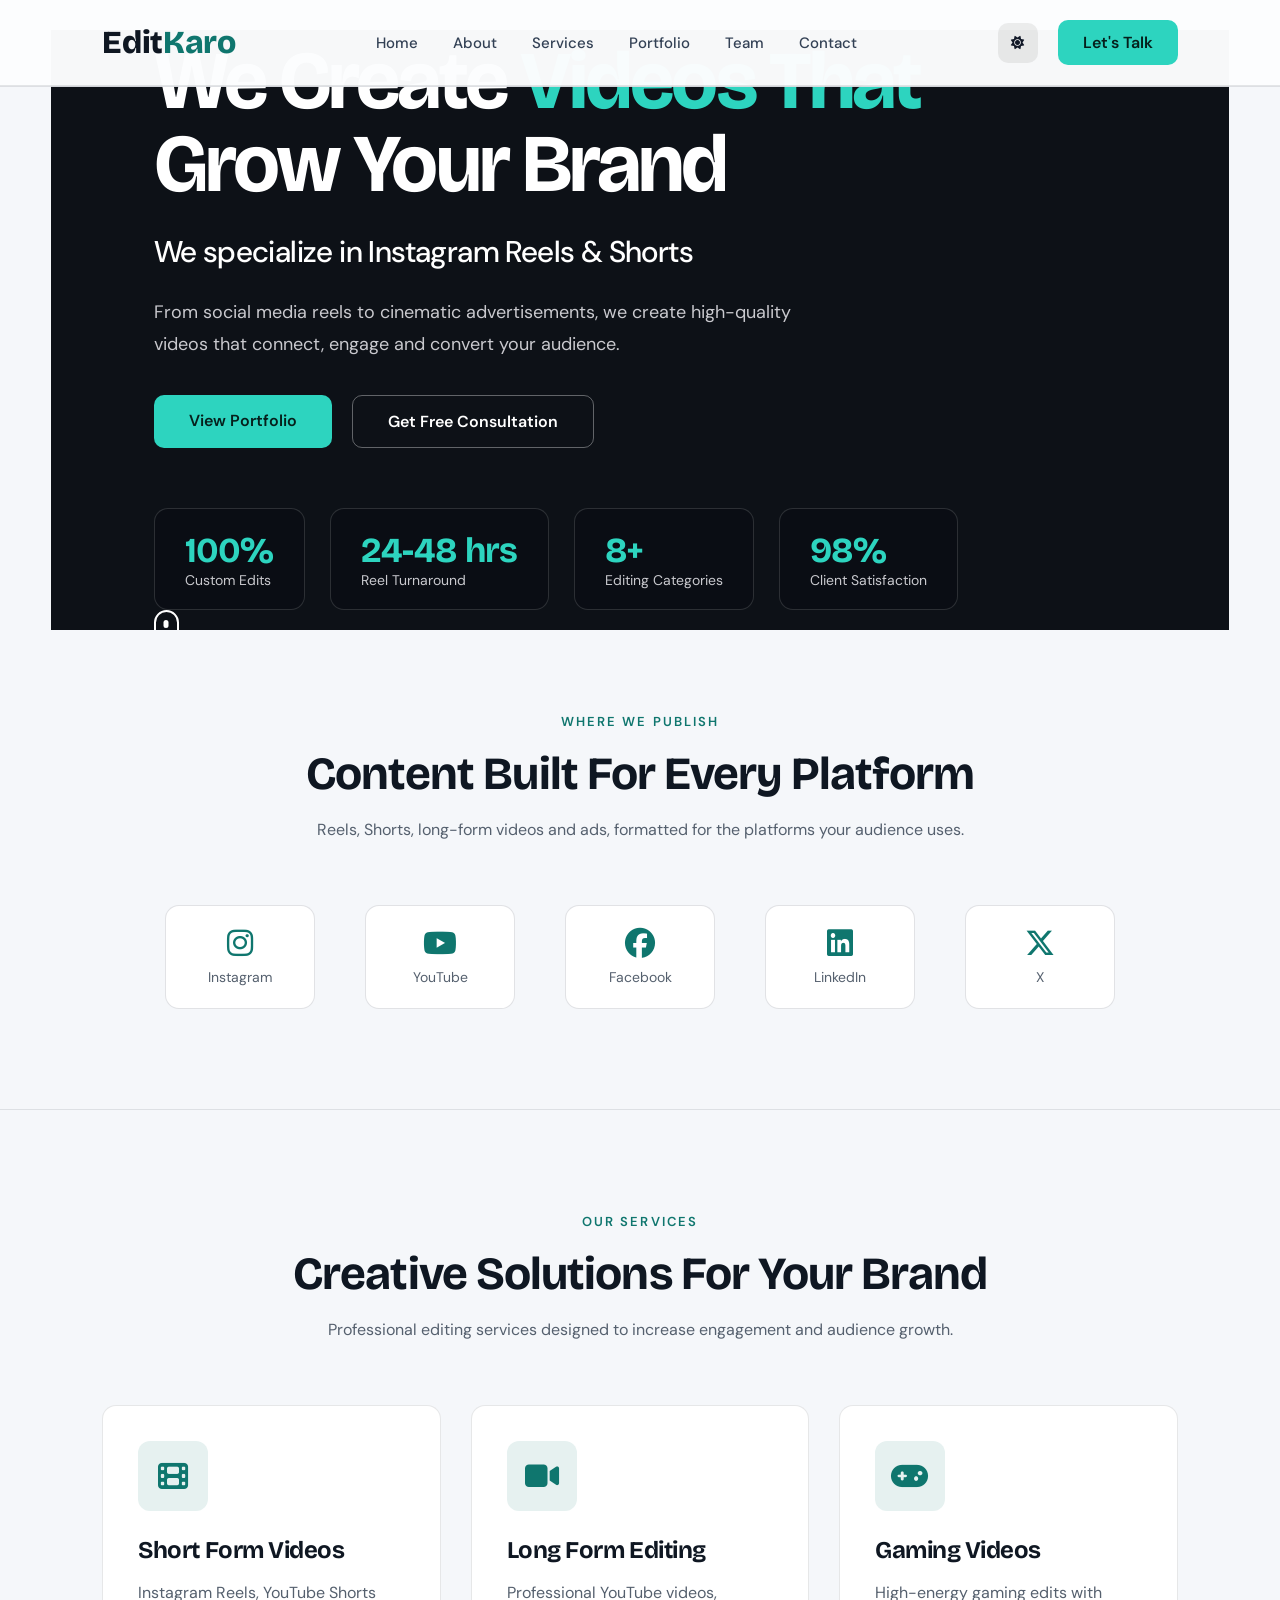
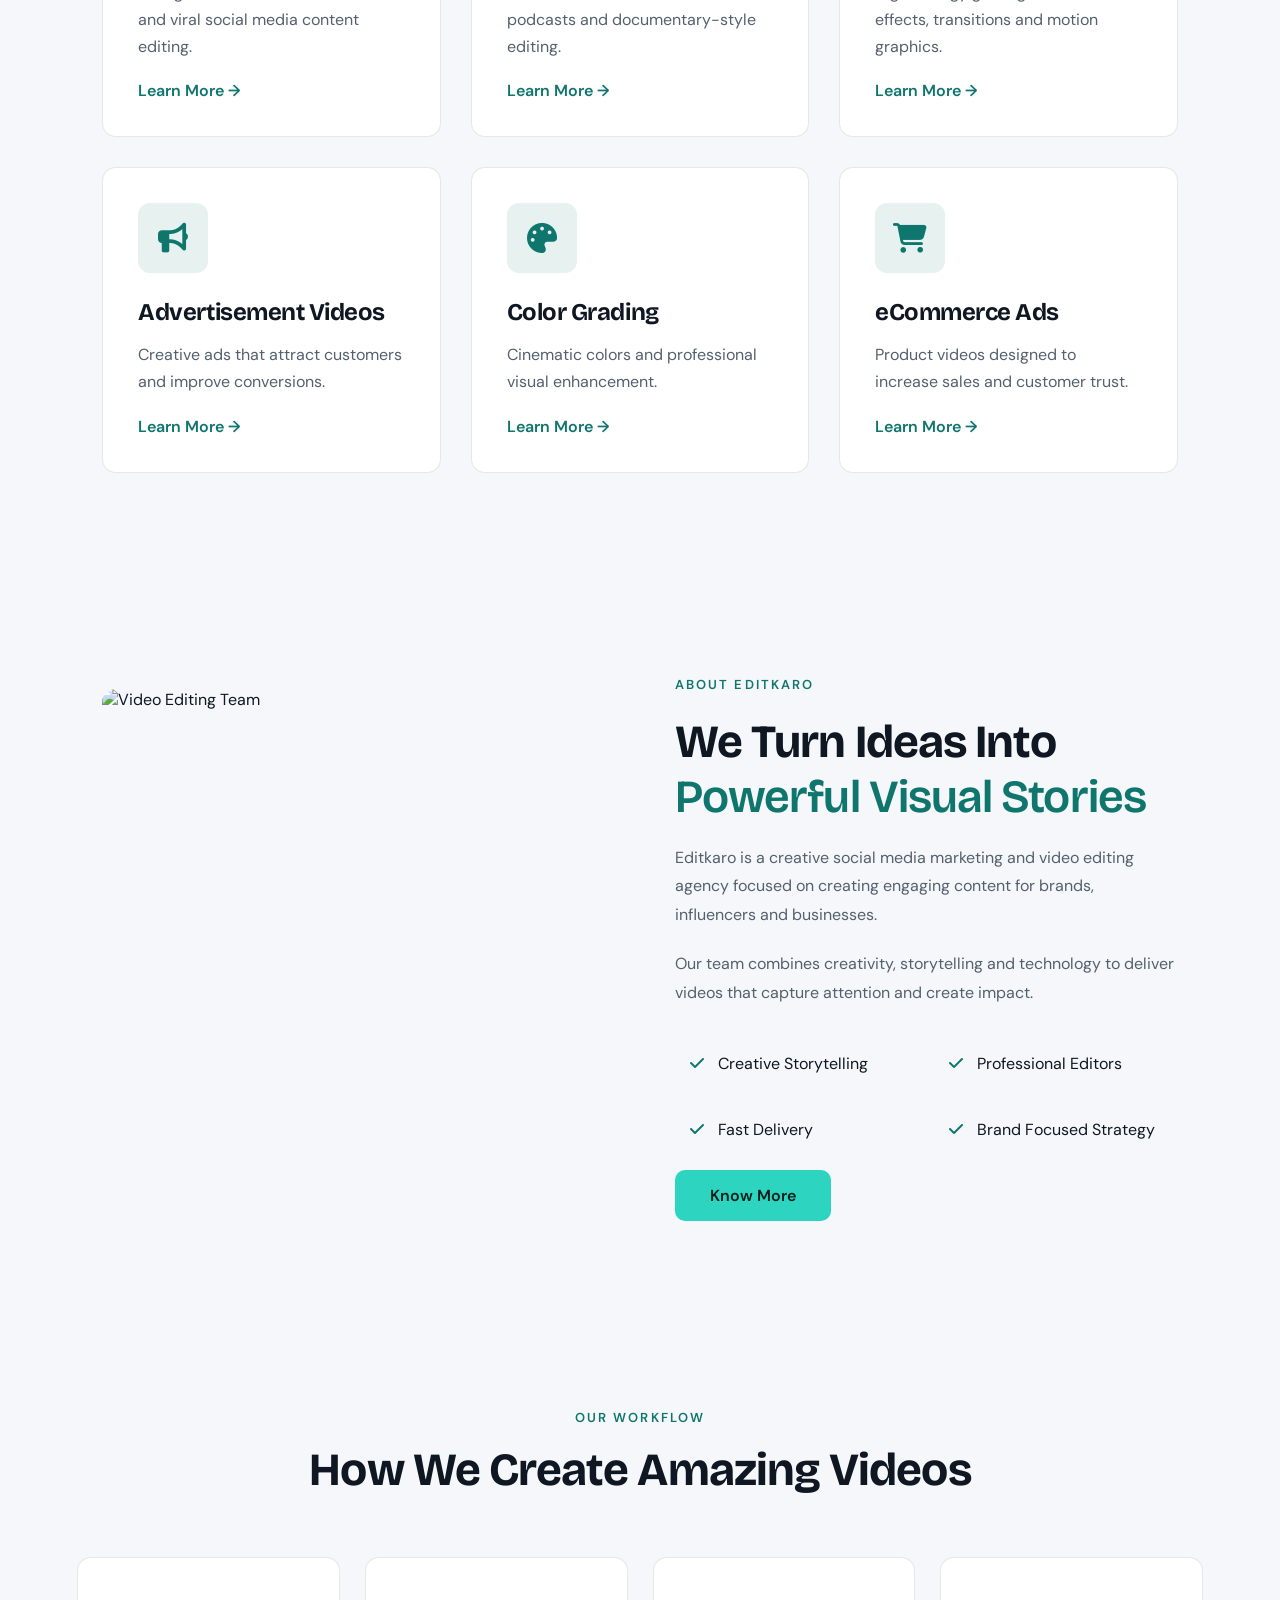
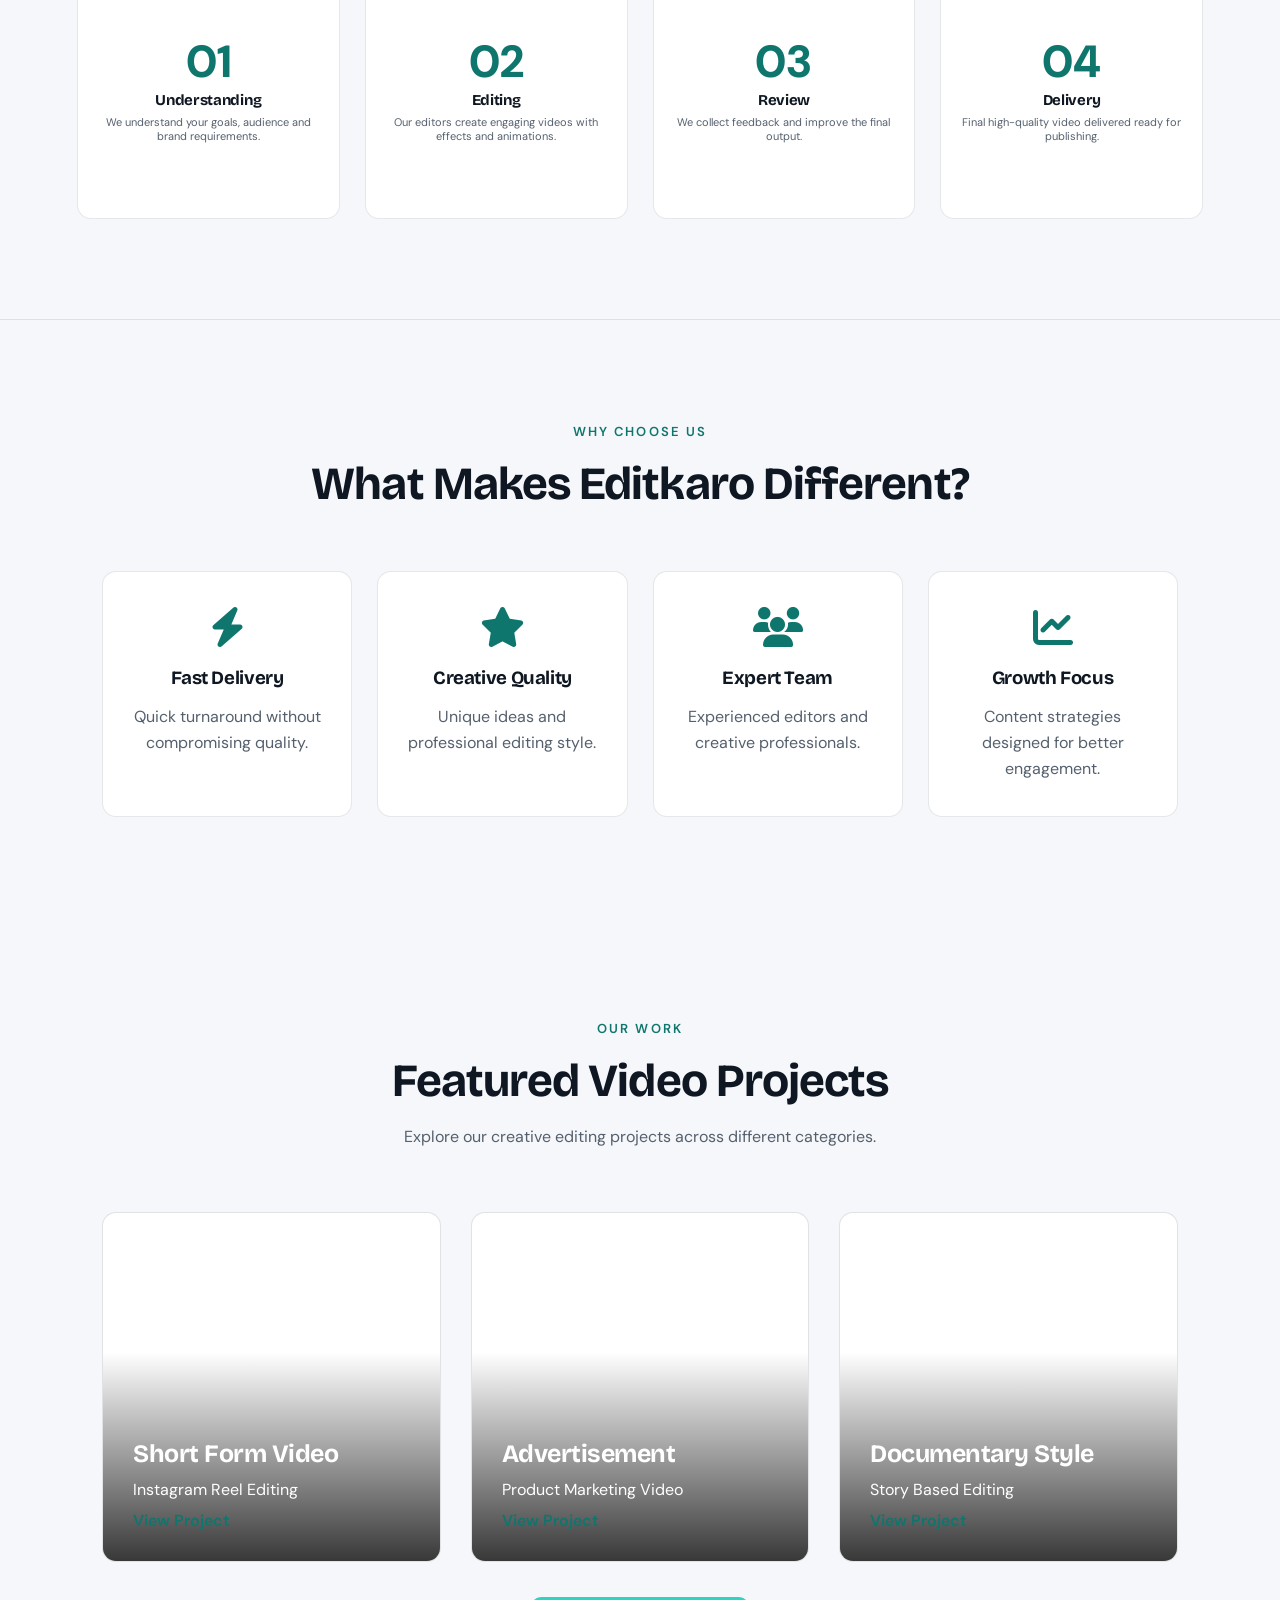
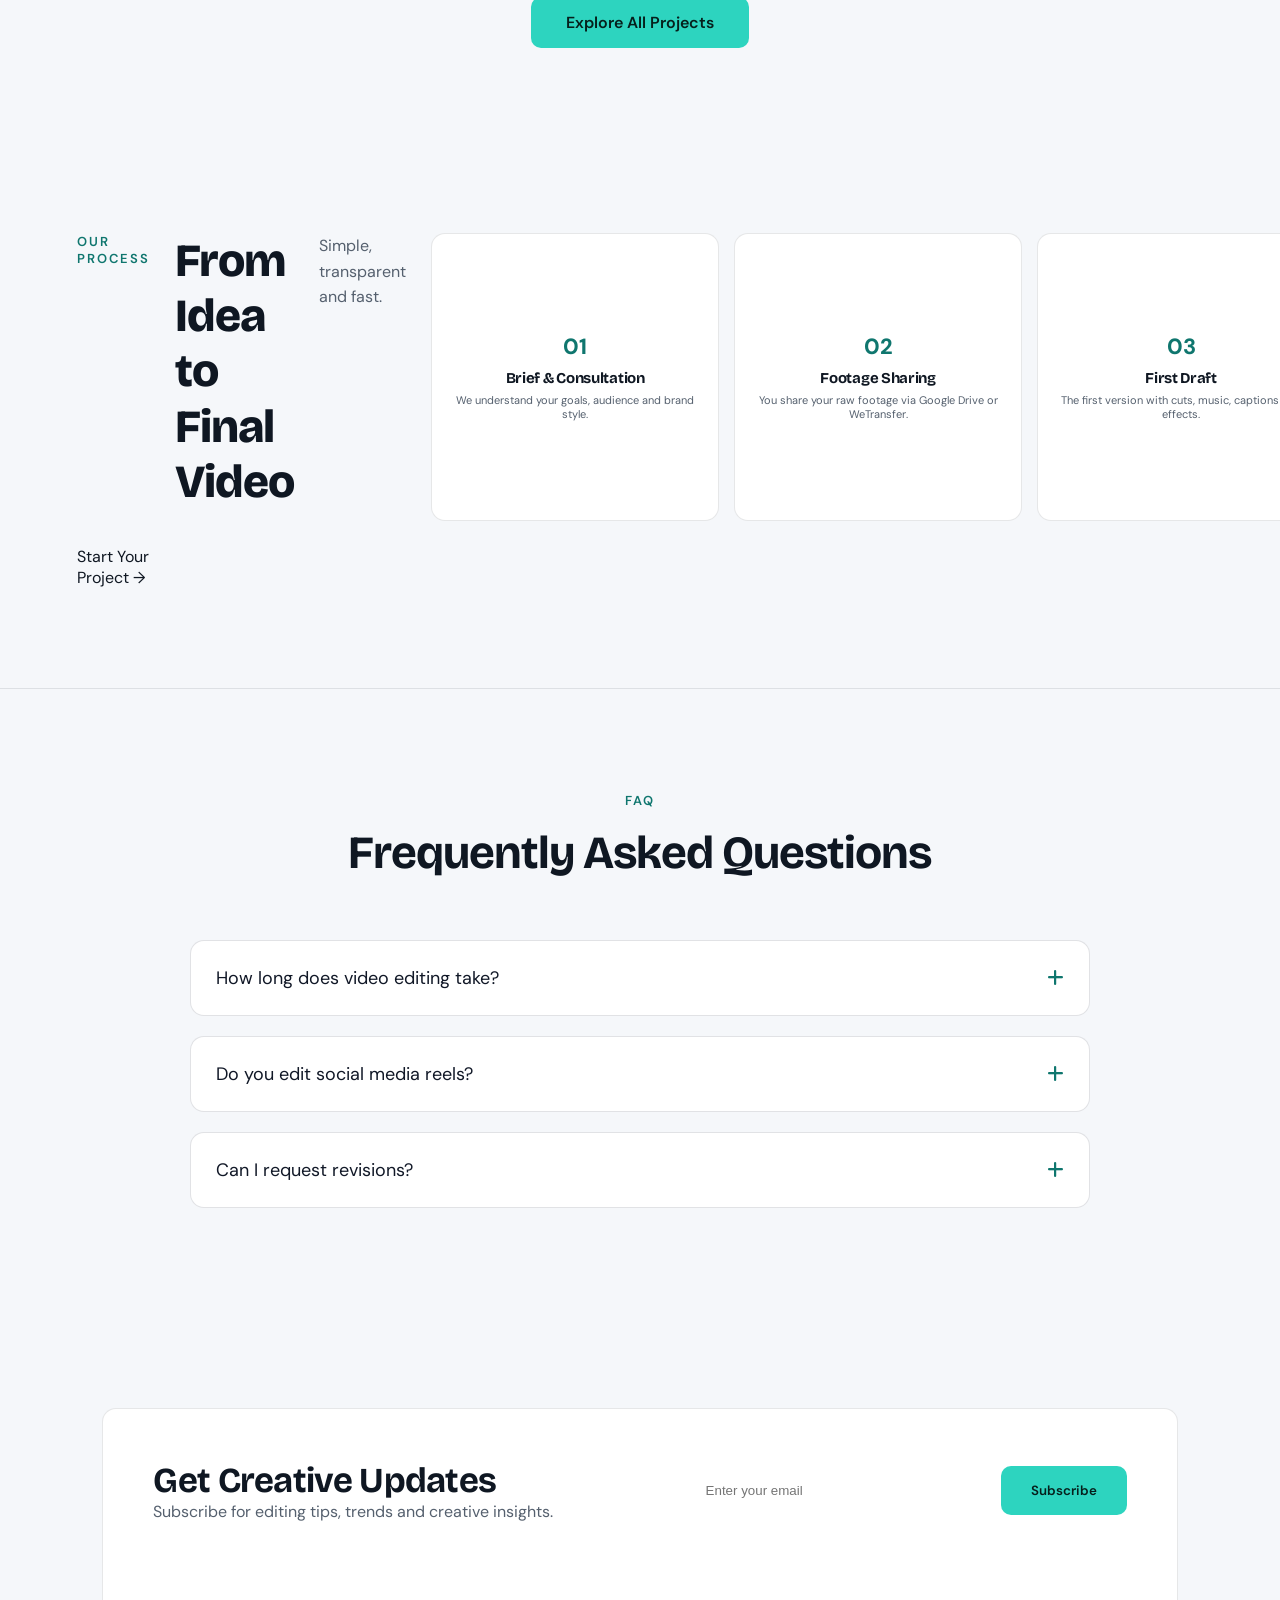
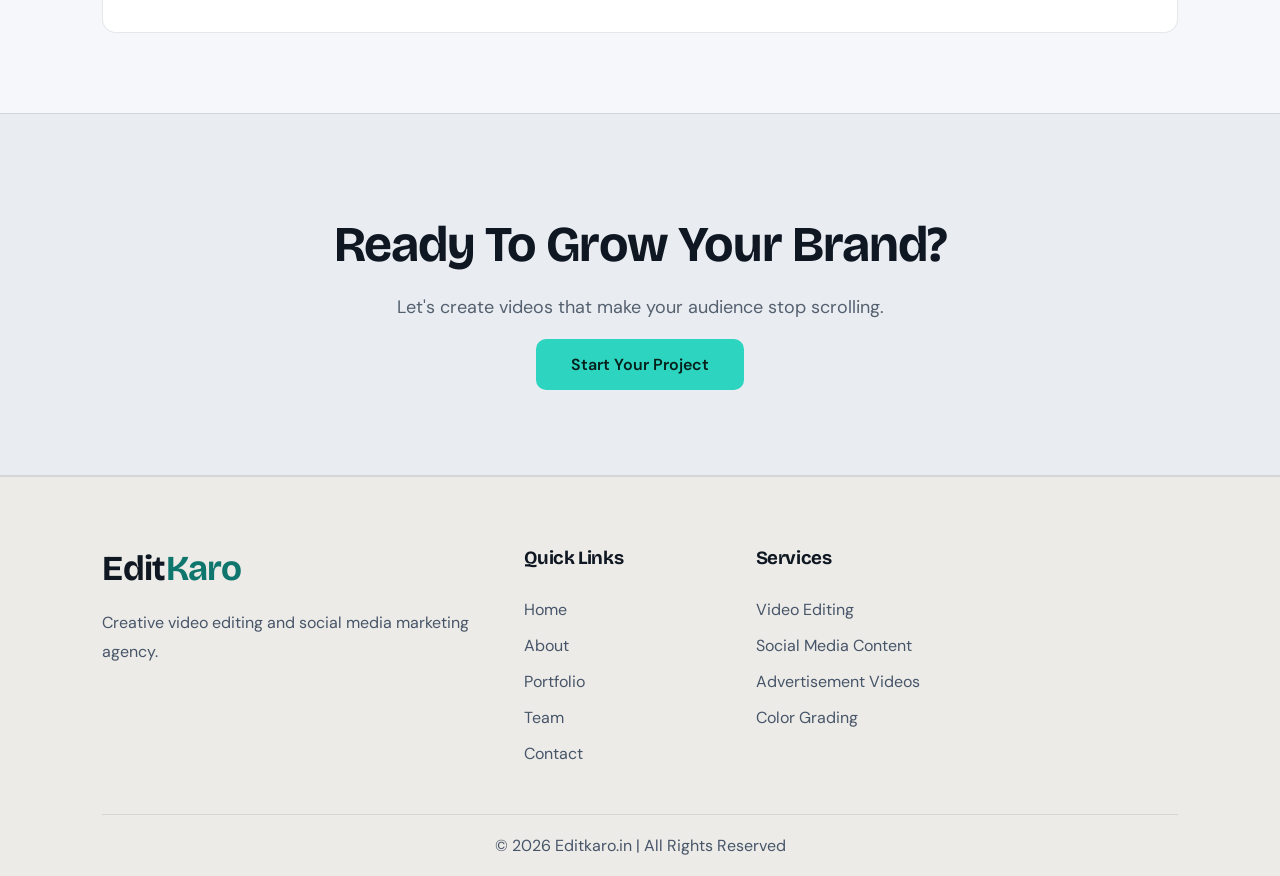
==== commit c45bdd39: "fix media files" ====
--- a/index.html
+++ b/index.html
@@ -136,10 +136,10 @@
           muted
           loop
           playsinline
-          preload="metadata"
+          preload="auto"
           aria-hidden="true"
         >
-          <source src="assets/videos/hero.mp4" type="video/mp4" />
+          <source src="https://github.com/RadhikaGupta08/Editkarowebsite/releases/download/v1.0.0/hero.mp4" type="video/mp4" />
         </video>
 
         <div class="hero-overlay"></div>
@@ -181,15 +181,15 @@
 
         <div class="hero-stats">
           <div class="stat-box">
-            <h3>500+</h3>
-
-            <p>Projects Completed</p>
+            <h3>100%</h3>
+
+            <p>Custom Edits</p>
           </div>
 
           <div class="stat-box">
-            <h3>150+</h3>
-
-            <p>Happy Clients</p>
+            <h3>24-48 hrs</h3>
+
+            <p>Reel Turnaround</p>
           </div>
 
           <div class="stat-box">
@@ -226,11 +226,11 @@
         </div>
 
         <!-- Scroll Indicator -->
-<!-- 
+
         <div class="scroll-indicator">
           <span></span>
         </div>
-      </section> -->
+      </section>
 
       <!-- ================= TRUSTED BRANDS ================= -->
 
@@ -540,7 +540,7 @@
               preload="none"
               aria-label="Project preview"
             >
-              <source src="assets\videos\short-reels.mp4#t=0.1" type="video/mp4" />
+              <source src="https://github.com/RadhikaGupta08/Editkarowebsite/releases/download/v1.0.0/short-reels.mp4#t=0.1" type="video/mp4" />
             </video>
 
             <div class="portfolio-overlay">
@@ -560,7 +560,7 @@
               preload="none"
               aria-label="Project preview"
             >
-              <source src="assets\videos\ecommerce-ad.mp4#t=0.1" type="video/mp4" />
+              <source src="https://github.com/RadhikaGupta08/Editkarowebsite/releases/download/v1.0.0/ecommerce-ad.mp4#t=0.1" type="video/mp4" />
             </video>
 
             <div class="portfolio-overlay">
@@ -580,7 +580,7 @@
               preload="none"
               aria-label="Project preview"
             >
-              <source src="assets\videos\documentary.mp4#t=0.1" type="video/mp4" />
+              <source src="https://github.com/RadhikaGupta08/Editkarowebsite/releases/download/v1.0.0/documentary.mp4#t=0.1" type="video/mp4" />
             </video>
 
             <div class="portfolio-overlay">
@@ -600,58 +600,25 @@
         </div>
       </section>
 
-      <!-- ================= TESTIMONIALS ================= -->
-
-      <section class="testimonial-section">
-        <div class="section-title">
-          <span> Testimonials </span>
-
-          <h2>What Clients Say About Us</h2>
-        </div>
-
-        <div class="testimonial-container">
-          <div class="testimonial-card">
-            <div class="avatar" aria-hidden="true">RS</div>
-
-            <p>
-              "Editkaro transformed our raw footage into amazing content. Our
-              engagement increased significantly."
-            </p>
-
-            <h3>Rahul Sharma</h3>
-
-            <span> Content Creator </span>
-
-            <div class="stars">★★★★★</div>
-          </div>
-
-          <div class="testimonial-card">
-            <div class="avatar" aria-hidden="true">PS</div>
-
-            <p>
-              "The editing quality and creativity exceeded our expectations.
-              Highly recommended."
-            </p>
-
-            <h3>Priya Singh</h3>
-
-            <span> Brand Manager </span>
-
-            <div class="stars">★★★★★</div>
-          </div>
-
-          <div class="testimonial-card">
-            <div class="avatar" aria-hidden="true">AV</div>
-
-            <p>
-              "Professional team, fast delivery and excellent communication."
-            </p>
-
-            <h3>Amit Verma</h3>
-
-            <span> YouTuber </span>
-
-            <div class="stars">★★★★★</div>
+     
+      <!-- OUR PROCESS -->
+      <section class="process-section" id="process">
+        <div class="process-container">
+          <span class="process-tag">Our Process</span>
+          <h2 class="process-title">From Idea to Final Video</h2>
+          <p class="process-subtitle">Simple, transparent and fast.</p>
+
+          <div class="process-grid">
+            <div class="process-card"><span class="process-number">01</span><h3>Brief &amp; Consultation</h3><p>We understand your goals, audience and brand style.</p></div>
+            <div class="process-card"><span class="process-number">02</span><h3>Footage Sharing</h3><p>You share your raw footage via Google Drive or WeTransfer.</p></div>
+            <div class="process-card"><span class="process-number">03</span><h3>First Draft</h3><p>The first version with cuts, music, captions and effects.</p></div>
+            <div class="process-card"><span class="process-number">04</span><h3>Feedback &amp; Revisions</h3><p>You share feedback and we refine the edit.</p></div>
+            <div class="process-card"><span class="process-number">05</span><h3>Final Polish</h3><p>Color grading, sound mixing and platform-ready export.</p></div>
+            <div class="process-card"><span class="process-number">06</span><h3>Delivery &amp; Support</h3><p>Ready-to-post files and support for your next projects.</p></div>
+          </div>
+
+          <div class="process-cta">
+            <a href="contact.html" class="process-btn">Start Your Project →</a>
           </div>
         </div>
       </section>
--- a/css/style.css
+++ b/css/style.css
@@ -316,31 +316,26 @@
 /* ================= HERO ================= */
 
 .hero {
-  min-height: 100vh;
-
+  height: 75vh;
+  max-height: 600px;
+  width: 92%;
+  max-width: 1400px;
+  margin: 30px auto;
   position: relative;
-
-  display: flex;
-
+  display: flex;
   align-items: center;
-
   overflow: hidden;
 }
-
 .hero-video {
   position: absolute;
-
   width: 100%;
-
   height: 100%;
-
   object-fit: cover;
-
   top: 0;
-
   left: 0;
-
   z-index: -2;
+  transform: scale(1.02);
+  will-change: transform;
 }
 
 .hero-overlay {
@@ -835,15 +830,10 @@
 
 .process-card {
   background: rgba(255, 255, 255, 0.05);
-
   padding: 35px;
-
   border-radius: 25px;
-
   border: 1px solid var(--border);
-
   text-align: center;
-
   transition: 0.4s;
 }
 
@@ -935,21 +925,15 @@
 
 .portfolio-card {
   position: relative;
-
   height: 350px;
-
   overflow: hidden;
-
   border-radius: 25px;
-
   border: 1px solid var(--border);
 }
 
 .portfolio-card video {
   width: 100%;
-
   height: 100%;
-
   object-fit: cover;
 }
 
@@ -1001,86 +985,133 @@
 
 /* =====================================================
    PART 3
-   TESTIMONIALS + FAQ + FOOTER + CTA
+   process + FAQ + FOOTER + CTA
 ===================================================== */
 
-/* ================= TESTIMONIALS ================= */
-
-.testimonial-container {
+/* ================= PROCESS SECTION (MATCHING YOUR SITE STYLE) ================= */
+
+.process-section {
+  padding: 100px 6%;
+  position: relative;
+  background: var(--bg);
+}
+
+.process-header {
+  text-align: center;
+  max-width: 700px;
+  margin: 0 auto 50px auto;
+}
+
+.process-tag {
+  display: inline-block;
+  color: var(--primary, #3b82f6);
+  font-weight: 600;
+  letter-spacing: 2px;
+  text-transform: uppercase;
+  font-size: 13px;
+  margin-bottom: 10px;
+}
+
+.process-title {
+  font-size: clamp(32px, 4vw, 46px);
+  font-weight: 800;
+  margin-bottom: 12px;
+  color: var(--white, #ffffff);
+  line-height: 1.2;
+}
+
+.process-title span {
+  background: var(--gradient);
+  -webkit-background-clip: text;
+  background-clip: text;
+  color: transparent;
+}
+
+.process-subtitle {
+  color: var(--text, #94a3b8);
+  font-size: 16px;
+  line-height: 1.6;
+}
+
+/* 6 Cards in a Single Row (Square Format) */
+.process-grid {
   display: grid;
-
-  grid-template-columns: repeat(3, 1fr);
-
-  gap: 30px;
-}
-
-.testimonial-card {
-  background: rgba(255, 255, 255, 0.05);
-
+  grid-template-columns: repeat(6, 1fr);
+  gap: 15px;
+  width: 100%;
+}
+
+.process-card {
+  background: var(--card);
   border: 1px solid var(--border);
-
-  padding: 35px;
-
-  border-radius: 25px;
-
-  text-align: center;
-
-  transition: 0.4s;
-}
-
-.testimonial-card:hover {
-  transform: translateY(-10px);
-
-  background: rgba(139, 92, 246, 0.12);
-}
-
-.testimonial-card img {
-  width: 90px;
-
-  height: 90px;
-
-  border-radius: 50%;
-
-  margin: 0 auto 20px;
-
-  object-fit: cover;
-
-  border: 3px solid #8b5cf6;
-}
-
-.testimonial-card p {
+  border-radius: 16px;
+  padding: 20px 12px;
+  aspect-ratio: 1 / 1; /* Exact Square Cards */
+  display: flex;
+  flex-direction: column;
+  justify-content: center;
+  transition: 0.3s ease;
+  backdrop-filter: blur(10px);
+}
+
+.process-card:hover {
+  transform: translateY(-5px);
+  border-color: var(--primary);
+  box-shadow: 0 12px 25px rgba(0, 0, 0, 0.4);
+}
+
+.process-number {
+  font-size: 22px;
+  font-weight: 800;
+  background: var(--gradient);
+  -webkit-background-clip: text;
+  background-clip: text;
+  color: transparent;
+  margin-bottom: 8px;
+}
+
+.process-card h3 {
+  margin: 0 0 6px 0;
+  font-size: 15px;
+  color: var(--white);
+  font-weight: 700;
+}
+
+.process-card p {
   color: var(--text);
-
-  line-height: 1.8;
-
-  margin-bottom: 20px;
-
-  font-style: italic;
-}
-
-.testimonial-card h3 {
-  font-size: 20px;
-}
-
-.testimonial-card span {
-  color: #a78bfa;
-
-  font-size: 14px;
-}
-
-.stars {
-  color: #facc15;
-
-  margin-top: 15px;
-
-  letter-spacing: 5px;
+  font-size: 11px;
+  line-height: 1.3;
+  margin: 0;
+}
+
+/* Responsive Breakpoints */
+@media (max-width: 1200px) {
+  .process-grid {
+    grid-template-columns: repeat(3, 1fr);
+    gap: 20px;
+  }
+  .process-card {
+    aspect-ratio: auto;
+    min-height: 180px;
+  }
+}
+
+@media (max-width: 768px) {
+  .process-grid {
+    grid-template-columns: repeat(2, 1fr);
+  }
+}
+
+@media (max-width: 480px) {
+  .process-grid {
+    grid-template-columns: 1fr;
+  }
 }
 
 /* ================= FAQ ================= */
 
 .faq-container {
   max-width: 900px;
-
   margin: auto;
 }
 
